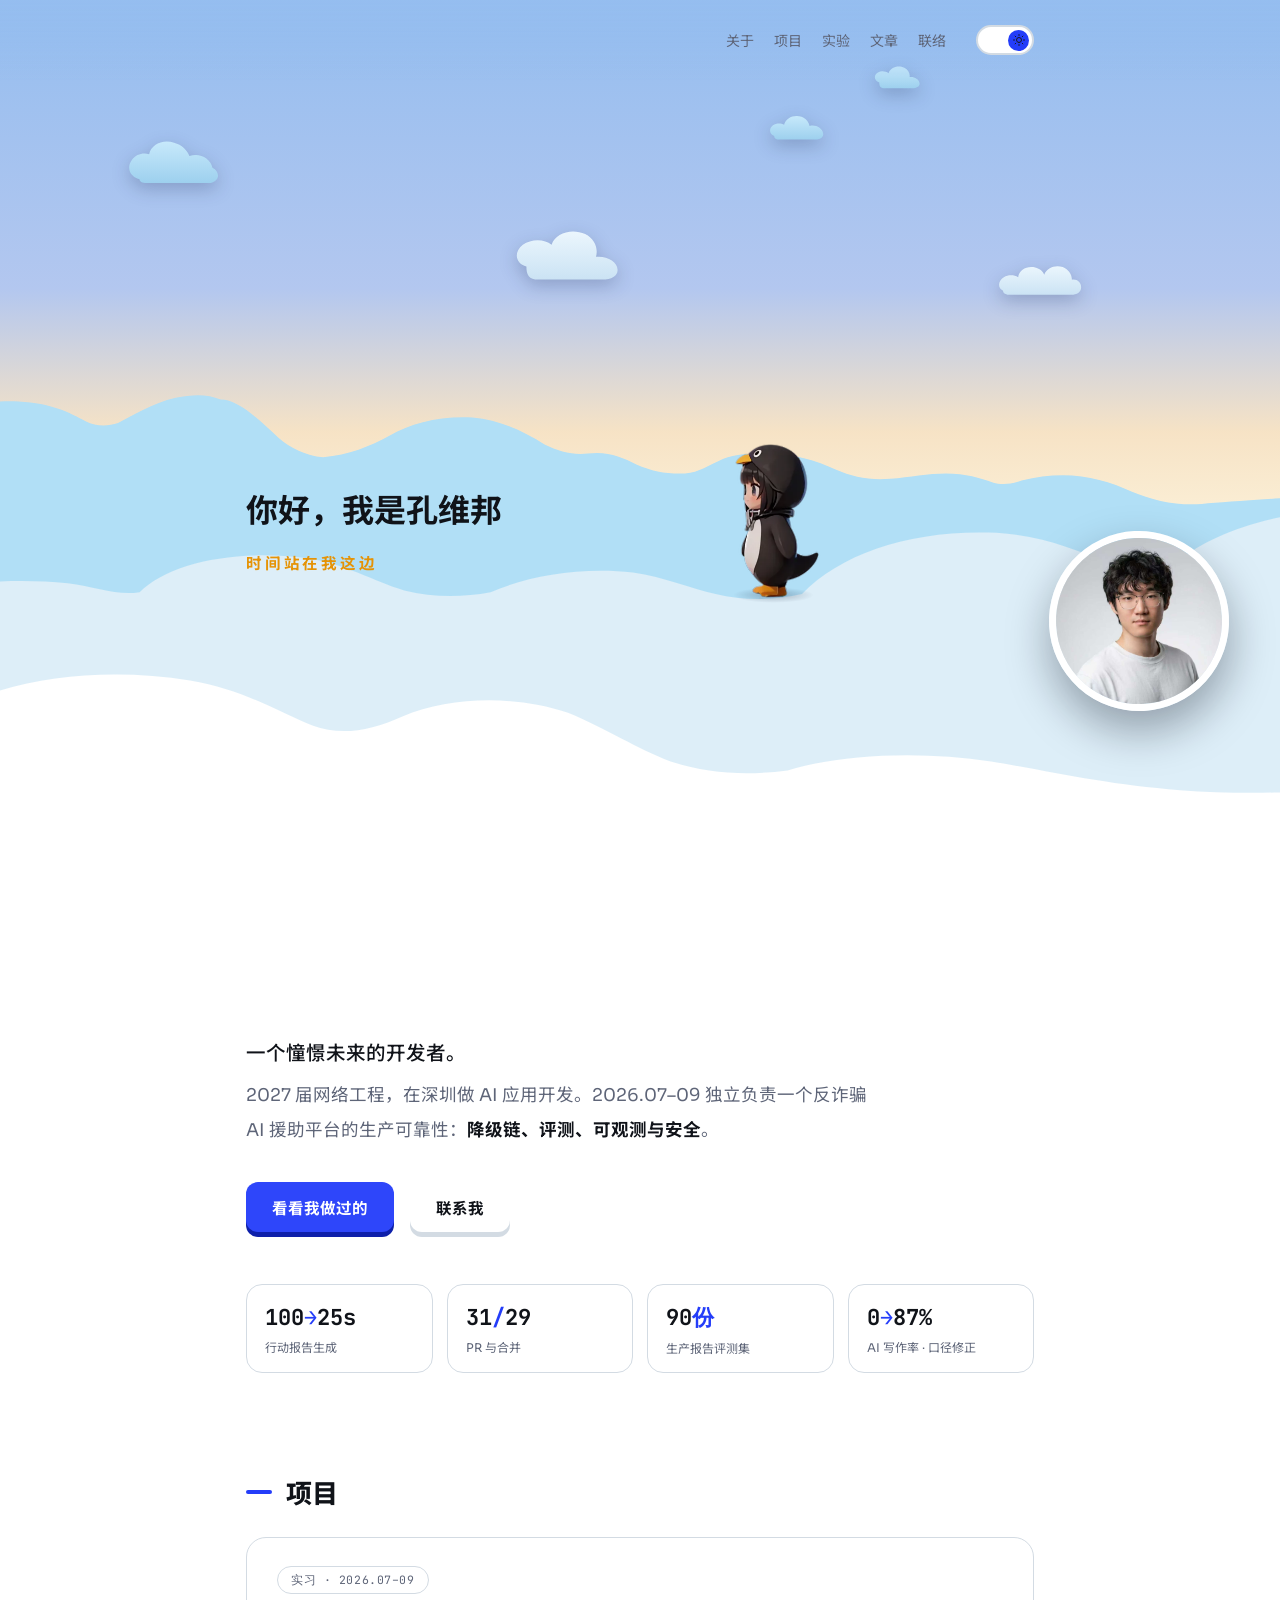
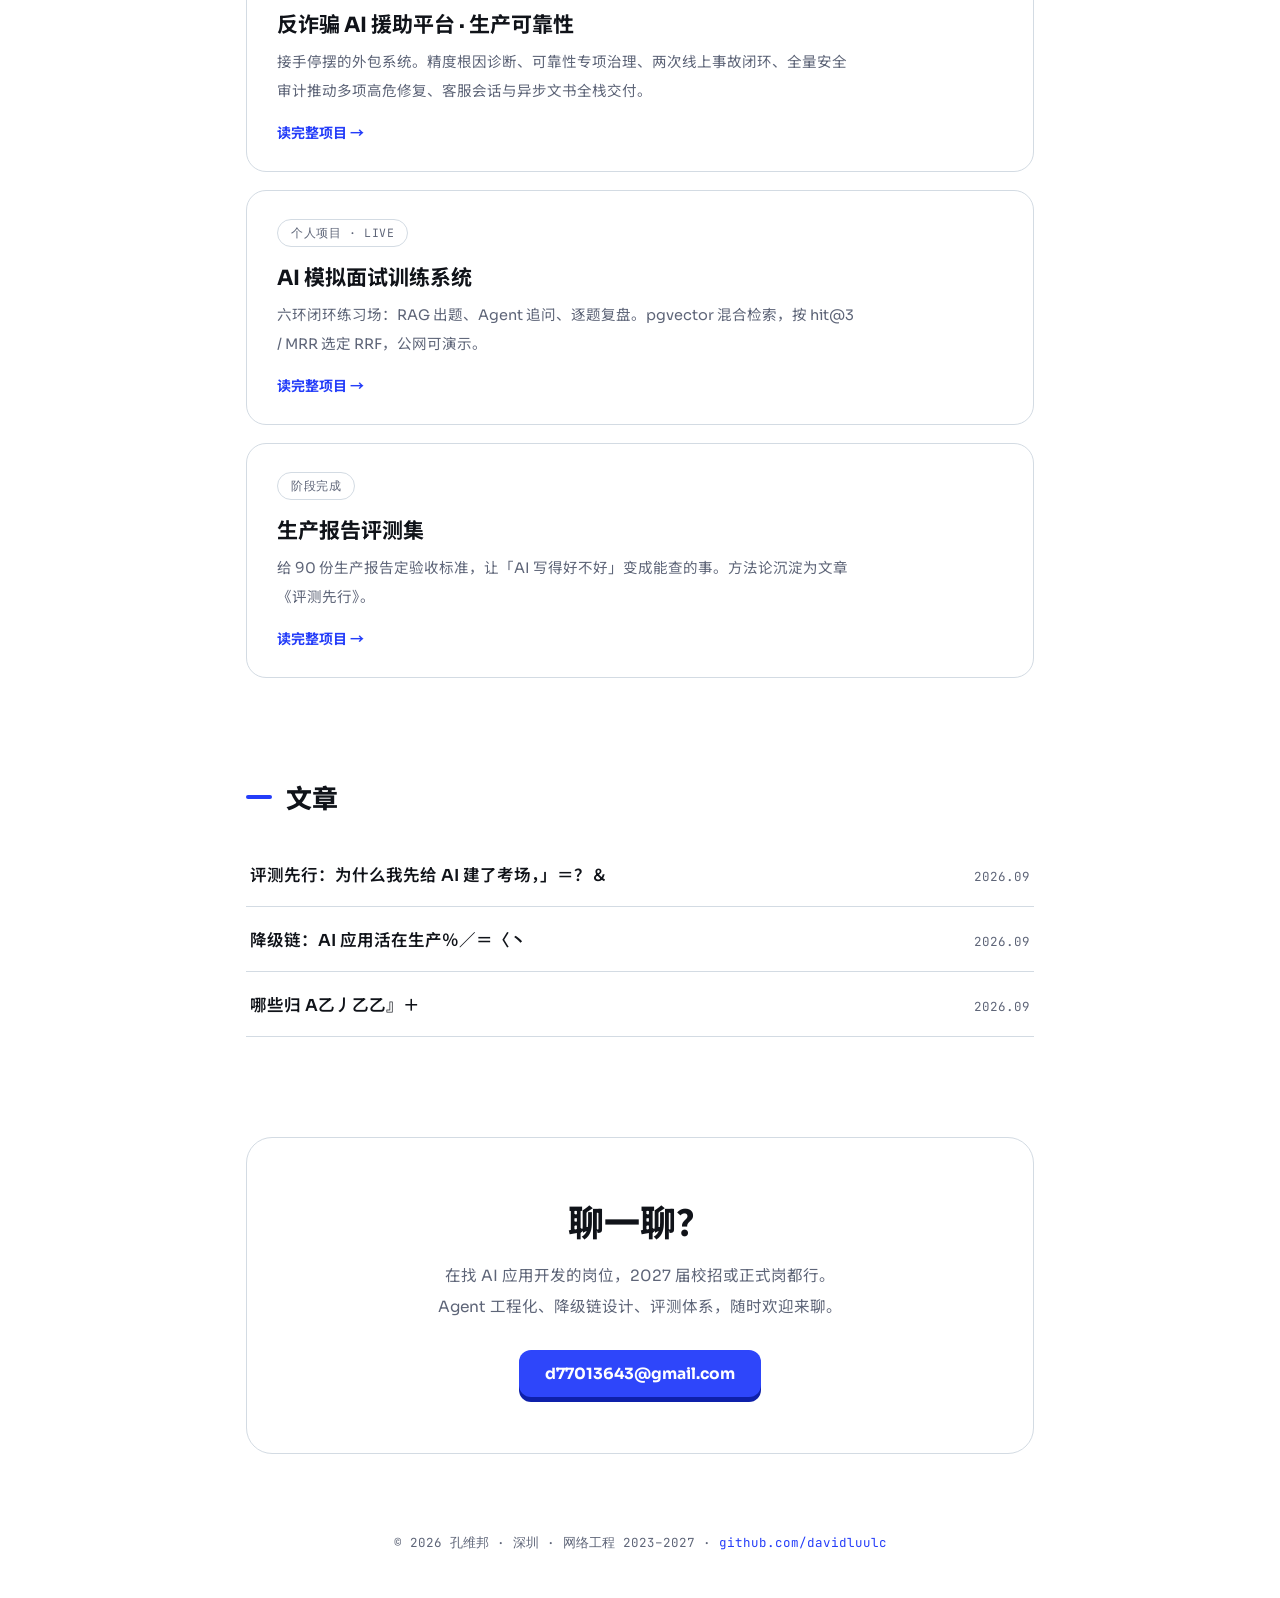
==== index.html @ c8ec3f93 "站点发布快照：首页+项目×3+文章×3+降级链实验室（含咕嘎全站栖息、克制系滚动交互、双主题）；重建历史移除旧版与内部文档" ====
<!DOCTYPE html>
<html lang="zh-CN" data-theme="dark">
<head>
<meta charset="UTF-8">
<meta name="viewport" content="width=device-width, initial-scale=1.0">
<title>孔维邦 · AI 应用开发（深圳）</title>
<meta name="description" content="孔维邦的求职作品集：2027 届网络工程，深圳，AI 应用开发方向。降级链、评测、可观测与安全。">
<script>try{var t=localStorage.getItem("kwb-theme"),h=new Date().getHours();if(t){document.documentElement.setAttribute("data-theme",t)}else if(h>=6&&h<18){document.documentElement.setAttribute("data-theme","light")}}catch(e){}</script>
<link rel="preconnect" href="https://fonts.googleapis.com">
<link rel="preconnect" href="https://fonts.gstatic.com" crossorigin>
<link href="https://fonts.googleapis.com/css2?family=Sora:wght@400;600;700;800&family=JetBrains+Mono:ital,wght@0,400;0,700;1,400&family=Noto+Sans+SC:wght@400;500;700;900&display=swap" rel="stylesheet">
<link rel="stylesheet" href="assets/css/site.css">
<link rel="stylesheet" href="assets/css/gua.css">
</head>
<body>

<!-- 首屏风景：零文字标题画面（云海语法见 design-spec.md §3.3） -->
<div class="landscape" aria-hidden="true">
  <svg style="position:absolute;width:0;height:0">
    <defs>
      <linearGradient id="pgFar" x1="0" y1="0" x2="0" y2="1">
        <stop offset="0" style="stop-color:var(--cloud-far-hi)"/>
        <stop offset="1" style="stop-color:var(--cloud-far-lo)"/>
      </linearGradient>
      <linearGradient id="pgMid" x1="0" y1="0" x2="0" y2="1">
        <stop offset="0" style="stop-color:var(--cloud-mid-hi)"/>
        <stop offset="1" style="stop-color:var(--cloud-mid-lo)"/>
      </linearGradient>
    </defs>
  </svg>
  <svg viewBox="0 0 1440 1000" preserveAspectRatio="xMidYMax slice">
    <g class="pv" data-sp="8"><g class="drift" style="--dd:18s">
      <path class="cl" fill="var(--cloud-far)" d="M-120 500 C -100 462 -40 444 30 446 C 66 448 86 458 104 468 C 116 474 128 474 140 470 C 156 462 178 448 204 442 C 224 438 240 438 254 444 C 274 444 296 466 318 486 C 332 498 348 506 368 508 C 396 506 420 496 442 484 C 466 470 498 462 534 464 C 566 467 592 480 614 494 C 630 502 646 506 662 504 C 684 501 700 508 716 516 C 734 524 752 527 770 526 C 786 525 796 517 812 510 C 828 504 844 504 862 504 C 890 504 916 512 938 522 C 956 530 976 534 998 532 C 1020 530 1040 526 1060 526 C 1082 526 1098 531 1112 536 C 1122 539 1132 538 1144 534 C 1160 530 1174 528 1190 528 C 1218 528 1244 536 1266 546 C 1290 556 1316 562 1344 560 C 1380 557 1440 552 1560 548 V 1010 H -120 Z"/>
    </g></g>
    <g class="pv" data-sp="22"><g class="drift" style="--dd:14s;animation-delay:-6s">
      <path class="cl" fill="var(--cloud-mid)" d="M-120 662 C -50 648 20 642 84 648 C 116 652 138 662 164 658 C 196 626 268 610 348 620 C 392 626 424 646 458 656 C 490 664 522 664 554 658 C 596 640 652 630 712 636 C 748 641 776 654 804 660 C 836 668 868 667 900 660 C 944 614 1024 588 1116 592 C 1168 595 1206 612 1238 624 C 1264 633 1292 631 1318 624 C 1352 594 1420 570 1490 568 C 1520 568 1544 574 1560 578 V 1010 H -120 Z"/>
    </g></g>
    <g class="pv" data-sp="88"><g class="drift" style="--dd:11s;animation-delay:-9s">
      <path class="cl" fill="var(--bg)" d="M-120 850 C -60 768 80 734 220 756 C 280 766 320 792 356 806 C 388 818 420 812 456 796 C 510 774 580 772 640 792 C 684 810 716 832 754 846 C 796 860 840 862 884 856 C 944 838 1030 834 1110 846 C 1180 858 1240 872 1320 878 C 1400 884 1480 880 1560 872 V 1010 H -120 Z"/>
    </g></g>
  </svg>
  <div class="avatar-pv pv" data-sp="60"><div class="avatar-sticker"><img src="assets/img/avatar.jpg" alt="孔维邦"></div></div>
  <div class="puff cl far drift" style="left:10vw;top:15vh;width:96px;--dd:7s;--dx:58px;animation-delay:-2s"><svg viewBox="0 0 100 60"><path d="M12 46 C 2 44 -2 34 4 26 C 8 20 16 18 22 20 C 24 10 36 4 48 8 C 56 10 62 16 64 22 C 74 18 86 24 88 34 C 96 38 96 48 86 50 L 20 50 C 14 50 12 48 12 46 Z"/></svg></div>
  <div class="puff cl far drift" style="left:68vw;top:6vh;width:66px;--dd:9s;--dx:42px;animation-delay:-5s"><svg viewBox="0 0 100 60"><path d="M14 43 C 6 41 5 32 12 28 C 17 25 24 26 28 29 C 31 20 43 16 52 21 C 58 24 61 30 60 35 C 67 34 74 38 75 44 C 76 49 71 52 64 52 L 24 52 C 17 52 14 50 14 43 Z"/></svg></div>
  <div class="puff cl mid drift" style="left:40vw;top:24vh;width:120px;--dd:5.5s;--dx:84px;animation-delay:-1.5s"><svg viewBox="0 0 100 60"><path d="M12 42 C 3 40 1 30 9 24 C 16 19 27 19 33 24 C 36 14 50 10 61 15 C 69 19 72 27 70 34 C 79 33 88 38 88 45 C 88 50 83 53 75 53 L 22 53 C 14 53 12 49 12 42 Z"/></svg></div>
  <div class="puff cl far drift" style="left:60vw;top:12vh;width:62px;--dd:8s;--dx:46px;animation-delay:-3.5s"><svg viewBox="0 0 100 60"><path d="M10 45 C 2 42 1 33 8 28 C 13 24 21 24 26 27 C 28 16 42 10 54 14 C 62 17 66 23 67 29 C 76 26 88 32 89 41 C 90 47 84 51 76 51 L 20 51 C 13 51 10 49 10 45 Z"/></svg></div>
  <div class="puff cl mid drift" style="left:78vw;top:28vh;width:84px;--dd:6.5s;--dx:70px;animation-delay:-4.5s"><svg viewBox="0 0 100 60"><path d="M6 46 C -1 43 0 34 7 30 C 12 27 19 27 24 30 C 25 22 33 17 42 18 C 48 19 53 22 55 27 C 58 19 68 15 77 18 C 84 21 88 27 88 33 C 94 32 99 36 99 42 C 99 48 94 51 87 51 L 16 51 C 9 51 6 49 6 46 Z"/></svg></div>
</div>

<header class="bar" id="topbar">
  <div class="bar-in">
    <nav class="links">
      <a href="#about">关于</a>
      <a href="#projects">项目</a>
      <a href="demo/fallback.html">实验</a>
      <a href="#writing">文章</a>
      <a href="#contact">联络</a>
    </nav>
    <button class="toggle" id="themeToggle" aria-label="切换亮暗模式">
      <span class="knob">
        <svg viewBox="0 0 24 24" id="knobIcon"><path id="knobPath" d="M21 12.8A9 9 0 1 1 11.2 3 7 7 0 0 0 21 12.8Z"/></svg>
      </span>
    </button>
  </div>
</header>

<main id="main">
<div class="wrap">

  <div class="intro" id="about">
    <div class="stage">
    <h1 data-scramble>你好，我是<span class="hl">孔维邦</span></h1>
    <p class="motto" data-scramble="350">时间站在我这边</p>
  </div>
    <p class="who">一个憧憬未来的开发者。</p>
    <p class="lede">2027 届网络工程，在深圳做 AI 应用开发。2026.07–09 独立负责一个反诈骗 AI 援助平台的生产可靠性：<b>降级链、评测、可观测与安全</b>。</p>
    <div class="cta">
      <a class="btn" href="#projects">看看我做过的</a>
      <a class="btn ghost" href="#contact">联系我</a>
    </div>
    <div class="stats">
      <div class="stat"><div class="v">100<i>→</i>25s</div><div class="k">行动报告生成</div></div>
      <div class="stat"><div class="v">31<i>/</i>29</div><div class="k">PR 与合并</div></div>
      <div class="stat"><div class="v">90<i>份</i></div><div class="k">生产报告评测集</div></div>
      <div class="stat"><div class="v">0<i>→</i>87%</div><div class="k">AI 写作率 · 口径修正</div></div>
    </div>
  </div>

  <div class="sec" id="projects">
    <div class="sec-head"><span class="dash"></span><h2>项目</h2></div>
    <a class="proj" href="projects/shieldassist.html">
      <span class="tag">实习 · 2026.07–09</span>
      <h3>反诈骗 AI 援助平台 · 生产可靠性</h3>
      <p>接手停摆的外包系统。精度根因诊断、可靠性专项治理、两次线上事故闭环、全量安全审计推动多项高危修复、客服会话与异步文书全栈交付。</p>
      <span class="go">读完整项目 <span class="arrow">→</span></span>
    </a>
    <a class="proj" href="projects/ai-interview.html">
      <span class="tag">个人项目 · LIVE</span>
      <h3>AI 模拟面试训练系统</h3>
      <p>六环闭环练习场：RAG 出题、Agent 追问、逐题复盘。pgvector 混合检索，按 hit@3 / MRR 选定 RRF，公网可演示。</p>
      <span class="go">读完整项目 <span class="arrow">→</span></span>
    </a>
    <a class="proj" href="projects/eval-set.html">
      <span class="tag">阶段完成</span>
      <h3>生产报告评测集</h3>
      <p>给 90 份生产报告定验收标准，让「AI 写得好不好」变成能查的事。方法论沉淀为文章《评测先行》。</p>
      <span class="go">读完整项目 <span class="arrow">→</span></span>
    </a>
  </div>

  <div class="sec" id="writing">
    <div class="sec-head"><span class="dash"></span><h2>文章</h2></div>
    <a class="art-row" href="articles/eval-first.html"><span class="at" data-scramble>评测先行：为什么我先给 AI 建了考场，再谈优化</span><span class="ad">2026.09</span></a>
    <a class="art-row" href="articles/fallback-chain.html"><span class="at" data-scramble="140">降级链：AI 应用活在生产环境的底线</span><span class="ad">2026.09</span></a>
    <a class="art-row" href="articles/ai-division.html"><span class="at" data-scramble="280">哪些归 AI，哪些归我</span><span class="ad">2026.09</span></a>
  </div>

  <div class="contact-card" id="contact">
    <h2>聊一聊？</h2>
    <p>在找 AI 应用开发的岗位，2027 届校招或正式岗都行。<br>Agent 工程化、降级链设计、评测体系，随时欢迎来聊。</p>
    <button class="btn mail-btn" id="mailBtn">d77013643@gmail.com</button>
  </div>

</div>
</main>

<footer class="foot">© 2026 孔维邦 · 深圳 · 网络工程 2023–2027 · <a href="https://github.com/davidluulc" target="_blank" rel="noopener">github.com/davidluulc</a></footer>

<script src="assets/js/site.js"></script>
<script src="assets/js/gua.js"></script>
<script>
SitePage.init();
GuaPet.init({base:'assets/gua/',ver:'?v=15'});   /* 自动探测 .landscape 云丘为行走面 */
</script>
</body>
</html>
---- assets/css/site.css ----
/* ============ 求职作品集 · 共享样式（design-spec.md §3） ============
 * 来源：Comeau DNA v8 定稿。双主题变量 / 云海首屏 / 遮罩导航 / 卡片与章节语汇。
 * 咕嘎样式独立在 gua.css。页面外壳规范：内容收 <main>，外壳各页同构。 */

:root{
  --sky-top:hsl(232 34% 8%);
  --sky-mid:hsl(246 30% 14%);
  --sky-horizon:hsl(278 26% 19%);
  --sky-warm:hsl(338 30% 15%);
  --cloud-far:hsl(232 30% 20%);
  --cloud-mid:hsl(228 26% 12.5%);
  --cloud-far-hi:hsl(233 28% 24%);
  --cloud-far-lo:hsl(232 31% 16.5%);
  --cloud-mid-hi:hsl(228 24% 16%);
  --cloud-mid-lo:hsl(228 27% 9.5%);
  --bg:hsl(226 20% 8%);
  --bg-card:hsl(226 18% 12%);
  --text:hsl(225 30% 93%);
  --text-dim:hsl(227 14% 62%);
  --accent:hsl(233 90% 72%);
  --pink:hsl(333 90% 70%);
  --gold:hsl(40 95% 64%);
  --mint:hsl(160 60% 62%);
  --line:hsl(227 18% 21%);
  --btn-shadow:hsl(233 80% 38%);
  --btn-face:hsl(233 90% 62%);
  --btn-text:hsl(225 30% 8%);
}
[data-theme="light"]{
  --sky-top:hsl(213 74% 76%);
  --sky-mid:hsl(220 66% 82%);
  --sky-horizon:hsl(36 74% 87%);
  --sky-warm:hsl(40 82% 91%);
  --cloud-far:#b1dff6;
  --cloud-mid:#ddeef8;
  --cloud-far-hi:#c7e9fb;
  --cloud-far-lo:#9dd0ee;
  --cloud-mid-hi:#ebf6fd;
  --cloud-mid-lo:#cbe3f4;
  --bg:#ffffff;
  --bg-card:#fff;
  --text:hsl(222 22% 8%);
  --text-dim:hsl(225 12% 42%);
  --accent:hsl(233 95% 56%);
  --pink:hsl(333 95% 46%);
  --gold:hsl(38 95% 46%);
  --mint:hsl(160 70% 32%);
  --line:hsl(210 22% 86%);
  --btn-shadow:hsl(233 85% 36%);
  --btn-face:hsl(233 95% 58%);
  --btn-text:#fff;
}
*{margin:0;padding:0;box-sizing:border-box}
::selection{background:var(--accent);color:#fff}
html{scroll-behavior:smooth}
body{background:linear-gradient(180deg,var(--sky-top) 0%,var(--sky-mid) 32vh,var(--sky-horizon) 48vh,var(--sky-warm) 57vh,var(--bg) 96vh);
  color:var(--text);font-family:"Sora","Noto Sans SC",sans-serif;
  transition:background .6s ease,color .6s ease;overflow-x:hidden}
.wrap{max-width:840px;margin:0 auto;padding:0 26px;position:relative;z-index:2;
  pointer-events:none}
.wrap :is(p,h1,h2,h3,a,button,span,i,.stat,.tag,.proj,.contact-card,.hi,.sec-head,.art-row){pointer-events:auto}
.mono{font-family:"JetBrains Mono","Noto Sans SC",monospace}

/* ============ 首屏风景（云海） ============ */
.landscape{position:absolute;top:0;left:0;right:0;height:100vh;z-index:0;pointer-events:none}
.landscape svg{width:100%;height:100%;display:block}
.landscape .cl{transition:fill .6s ease;pointer-events:auto}
.drift{animation:drift var(--dd,140s) ease-in-out infinite alternate}
@keyframes drift{to{transform:translateX(26px)}}
.wisp{position:absolute;pointer-events:none;border-radius:50%;background:#fff;opacity:0;
  box-shadow:0 3px 10px rgba(56,88,140,.38);
  animation:wisp 1.25s ease-out forwards}
@keyframes wisp{
  0%{transform:translate(-50%,-50%) scale(.45);opacity:.95}
  100%{transform:translate(calc(-50% + var(--wx,0px)),calc(-50% - var(--wy,46px))) scale(1.15);opacity:0}}
.bounce{animation:clBounce .65s cubic-bezier(.34,1.3,.5,1);
  transform-box:fill-box;transform-origin:50% 100%}
@keyframes clBounce{
  0%{transform:translateY(0) scale(1,1)}
  30%{transform:translateY(5px) scale(1.02,.94)}
  62%{transform:translateY(-5px) scale(.995,1.03)}
  100%{transform:translateY(0) scale(1,1)}}
@media(prefers-reduced-motion:reduce){
  .drift{animation:none}
  .wisp{display:none}}
.avatar-pv{position:absolute;right:4%;bottom:21vh}
.avatar-sticker{width:clamp(120px,15vw,180px);aspect-ratio:1;
  border-radius:50%;border:7px solid #fff;box-shadow:0 20px 44px rgba(10,14,30,.35);overflow:hidden;
  transform:rotate(-3deg);transition:transform .35s cubic-bezier(.34,1.56,.64,1)}
.avatar-sticker:hover{transform:rotate(2deg) scale(1.07)}
.avatar-sticker img{width:100%;height:100%;object-fit:cover;display:block}
@media(prefers-reduced-motion:no-preference){
  .avatar-sticker{animation:breath 5s ease-in-out infinite}
  @keyframes breath{50%{transform:rotate(-3deg) scale(1.02)}}
}

/* ============ 浮云 ============ */
.puff{position:absolute;pointer-events:auto;cursor:pointer}
.puff svg{display:block;width:100%;filter:drop-shadow(0 6px 9px rgba(15,25,60,.22))}
.puff.far svg path{fill:url(#pgFar)}
.puff.mid svg path{fill:url(#pgMid)}
@keyframes puffDrift{to{transform:translateX(var(--dx,64px))}}
.puff.drift{animation:puffDrift var(--dd,8s) ease-in-out infinite alternate}

/* ============ 顶栏 + 切灯拨杆 ============ */
@property --nav-top{syntax:"<color>";inherits:true;initial-value:#0d0f1b}
:root{--nav-top:var(--sky-top)}
header.bar{position:sticky;top:0;z-index:40;
  background:linear-gradient(to top,transparent 0,var(--nav-top) 100%);
  transition:--nav-top .95s cubic-bezier(.41,.1,.13,1)}
header.bar[data-over="true"]{--nav-top:var(--bg);
  transition:--nav-top .35s cubic-bezier(.41,.1,.13,1)}
.bar-in{max-width:840px;margin:0 auto;height:80px;padding:0 26px;display:flex;align-items:center;gap:22px}
.logo{font-weight:800;font-size:17px;color:var(--text);text-decoration:none;display:flex;align-items:center;gap:9px}
.logo .dot{width:10px;height:10px;border-radius:50%;background:var(--accent);box-shadow:0 0 12px var(--accent)}
nav.links{margin-left:auto;display:flex;gap:20px}
nav.links a{font-size:14px;color:var(--text-dim);text-decoration:none;position:relative;padding:4px 0}
nav.links a::after{content:"";position:absolute;left:0;bottom:0;height:2px;width:100%;border-radius:2px;
  background:var(--accent);transform:scaleX(0);transform-origin:left;transition:transform .3s cubic-bezier(.34,1.56,.64,1)}
nav.links a:hover{color:var(--text)}
nav.links a:hover::after{transform:scaleX(1)}
.toggle{margin-left:8px;width:58px;height:30px;border-radius:1000px;border:2px solid var(--line);
  background:var(--bg-card);position:relative;cursor:pointer;flex:none;transition:all .4s}
.toggle .knob{position:absolute;top:2.5px;left:3px;width:21px;height:21px;border-radius:50%;
  background:var(--gold);transition:all .45s cubic-bezier(.34,1.56,.64,1);
  display:flex;align-items:center;justify-content:center}
[data-theme="light"] .toggle .knob{left:30px;background:var(--accent)}
.knob svg{width:12px;height:12px;stroke:hsl(225 30% 12%);fill:none;stroke-width:2;stroke-linecap:round}

/* ============ Hero ============ */
.hero{padding:0;min-height:100vh;display:flex;flex-direction:column;align-items:center;
  text-align:center;padding-top:17vh}
.hero h1{font-size:clamp(52px,8.4vw,104px);font-weight:800;line-height:1.18;letter-spacing:-.01em;margin-top:16px}
.hero h1 .hl{position:relative;white-space:nowrap}
.np{white-space:nowrap}
.hero h1 .hl svg{position:absolute;left:0;bottom:-8px;width:100%;height:14px}
.hero .role{margin-top:22px;font-size:clamp(15px,2vw,19px);font-weight:600;color:var(--text)}
.hero .role i{font-style:normal;color:var(--accent)}
.intro{padding:45vh 0 0}.intro .stage{height:58vh}
.intro .motto{margin-top:20px;font-size:15.5px;font-weight:700;letter-spacing:.18em;color:var(--gold)}
.intro .who{margin:30px 0 12px;font-size:19.5px;font-weight:500;color:var(--text)}
.intro .lede{font-size:17.5px;line-height:2;color:var(--text-dim);max-width:36em}
.intro .lede b{color:var(--text);font-weight:700}
.intro .cta{display:flex;gap:16px;margin-top:34px;flex-wrap:wrap}
.btn{display:inline-flex;align-items:center;gap:9px;text-decoration:none;cursor:pointer;border:none;
  font-family:inherit;font-weight:700;font-size:15.5px;border-radius:12px;padding:14px 26px;
  background:var(--btn-face);color:var(--btn-text);
  box-shadow:0 5px 0 var(--btn-shadow);transform:translateY(0);
  transition:all .18s cubic-bezier(.34,1.56,.64,1)}
.btn:hover{transform:translateY(-3px);box-shadow:0 8px 0 var(--btn-shadow);filter:brightness(1.06)}
.btn:active{transform:translateY(3px);box-shadow:0 1px 0 var(--btn-shadow)}
.btn.ghost{background:var(--bg-card);color:var(--text);box-shadow:0 5px 0 var(--line)}
.btn.ghost:hover{box-shadow:0 8px 0 var(--line)}
.btn.ghost:active{box-shadow:0 1px 0 var(--line)}

/* ============ 数字徽章 ============ */
.stats{display:grid;grid-template-columns:repeat(4,1fr);gap:14px;margin:52px 0 0}
.stat{background:var(--bg-card);border:1.5px solid var(--line);border-radius:16px;padding:18px 18px 16px;
  transition:transform .3s cubic-bezier(.34,1.56,.64,1),border-color .3s}
.stat:hover{transform:translateY(-5px) rotate(-.6deg);border-color:var(--accent)}
.stat .v{font-family:"JetBrains Mono",monospace;font-weight:700;font-size:22px}
.stat .v i{font-style:normal;color:var(--accent)}
.stat .k{font-size:12px;color:var(--text-dim);margin-top:6px}

/* ============ 章节 ============ */
.sec{margin-top:100px}
.sec-head{display:flex;align-items:center;gap:14px;margin-bottom:26px}
.sec-head .dash{width:26px;height:4px;border-radius:3px;background:var(--accent);flex:none}
.sec-head h2{font-size:26px;font-weight:800}

.tag{display:inline-block;font-family:"JetBrains Mono",monospace;font-size:11.5px;letter-spacing:.05em;
  color:var(--text-dim);border:1px solid var(--line);border-radius:1000px;padding:5px 13px;margin-bottom:14px}

/* ============ 项目卡 ============ */
.proj{display:block;text-decoration:none;color:inherit;background:var(--bg-card);
  border:1.5px solid var(--line);border-radius:20px;padding:28px 30px;margin-bottom:18px;position:relative;
  transition:transform .35s cubic-bezier(.34,1.56,.64,1),border-color .3s,box-shadow .35s}
.proj:hover{transform:translateY(-6px);border-color:var(--accent);box-shadow:0 18px 40px -18px rgba(60,90,220,.35)}
.proj h3{font-size:21px;font-weight:700}
.proj p{font-size:14.5px;line-height:2;color:var(--text-dim);margin-top:10px;max-width:40em}
.proj .go{display:inline-block;margin-top:16px;font-size:14px;font-weight:700;color:var(--accent)}
.proj .arrow{display:inline-block;transition:transform .3s cubic-bezier(.34,1.56,.64,1)}
.proj:hover .arrow{transform:translateX(6px)}

/* ============ 文章 ============ */
.art-row{display:flex;align-items:baseline;gap:16px;padding:20px 4px;text-decoration:none;color:inherit;
  border-bottom:1.5px solid var(--line);transition:padding-left .3s cubic-bezier(.34,1.56,.64,1)}
.art-row:hover{padding-left:14px}
.art-row:hover .at{color:var(--accent)}
.art-row .at{font-size:16.5px;font-weight:600;transition:color .25s}
.art-row .ad{margin-left:auto;font-family:"JetBrains Mono",monospace;font-size:12.5px;color:var(--text-dim);flex:none}

/* ============ 联络 ============ */
.contact-card{margin:100px 0 80px;border-radius:26px;padding:56px 44px;text-align:center;
  background:var(--bg-card);border:1.5px solid var(--line)}
.contact-card h2{font-size:clamp(26px,4vw,36px);font-weight:800}
.contact-card p{color:var(--text-dim);font-size:15.5px;line-height:2;margin-top:14px}
.contact-card .mail-btn{margin-top:28px}
footer.foot{padding:0 0 46px;text-align:center;position:relative;z-index:2;
  font-family:"JetBrains Mono",monospace;font-size:12.5px;color:var(--text-dim)}
footer.foot a{color:var(--accent);text-decoration:none}

@media(max-width:760px){
  nav.links{display:none}
  .stats{grid-template-columns:1fr 1fr}
  .hero{padding-top:66px}
}
@media(prefers-reduced-motion:reduce){*{transition:none!important;animation:none!important}}
---- assets/css/gua.css ----
/* ============ 咕嘎桌宠样式（design-spec.md §4） ============
 * 挂载点在 body 顶层 z45（高于导航 z40），任何位置全身可点。
 * 外层=窗口（overflow:hidden 恰好一格），内层 img=整图，逐帧只 translate。
 * 备层 visibility:hidden：不绘制、不命中、不耗合成；.warm 仅切换预热两帧。 */
.gua-mount{position:absolute;left:0;top:0;z-index:45;width:clamp(110px,10vw,160px);
  pointer-events:none;will-change:transform}
.gua-mount.fixed{position:fixed}   /* 无行走面页面的角落待命模式 */
.gua-fly{position:absolute;left:0;right:0;bottom:0;will-change:transform}
.gua-shadow{position:absolute;left:50%;bottom:-4px;width:66%;height:16px;
  transform:translateX(-50%);pointer-events:none;
  background:radial-gradient(ellipse at center,rgba(10,16,40,.26),transparent 68%)}
.gfr{position:absolute;left:50%;bottom:0;display:block;overflow:hidden;
  visibility:hidden;opacity:.01;z-index:1;
  pointer-events:auto;cursor:grab;touch-action:none;user-select:none;-webkit-user-drag:none}
.gfr.warm{visibility:visible}
.gfr.on{visibility:visible;opacity:1;z-index:2}
.gfr:active{cursor:grabbing}
.gfr img{position:absolute;left:0;top:0;display:block;pointer-events:none;
  will-change:transform;transform-origin:0 0;user-select:none;-webkit-user-drag:none}
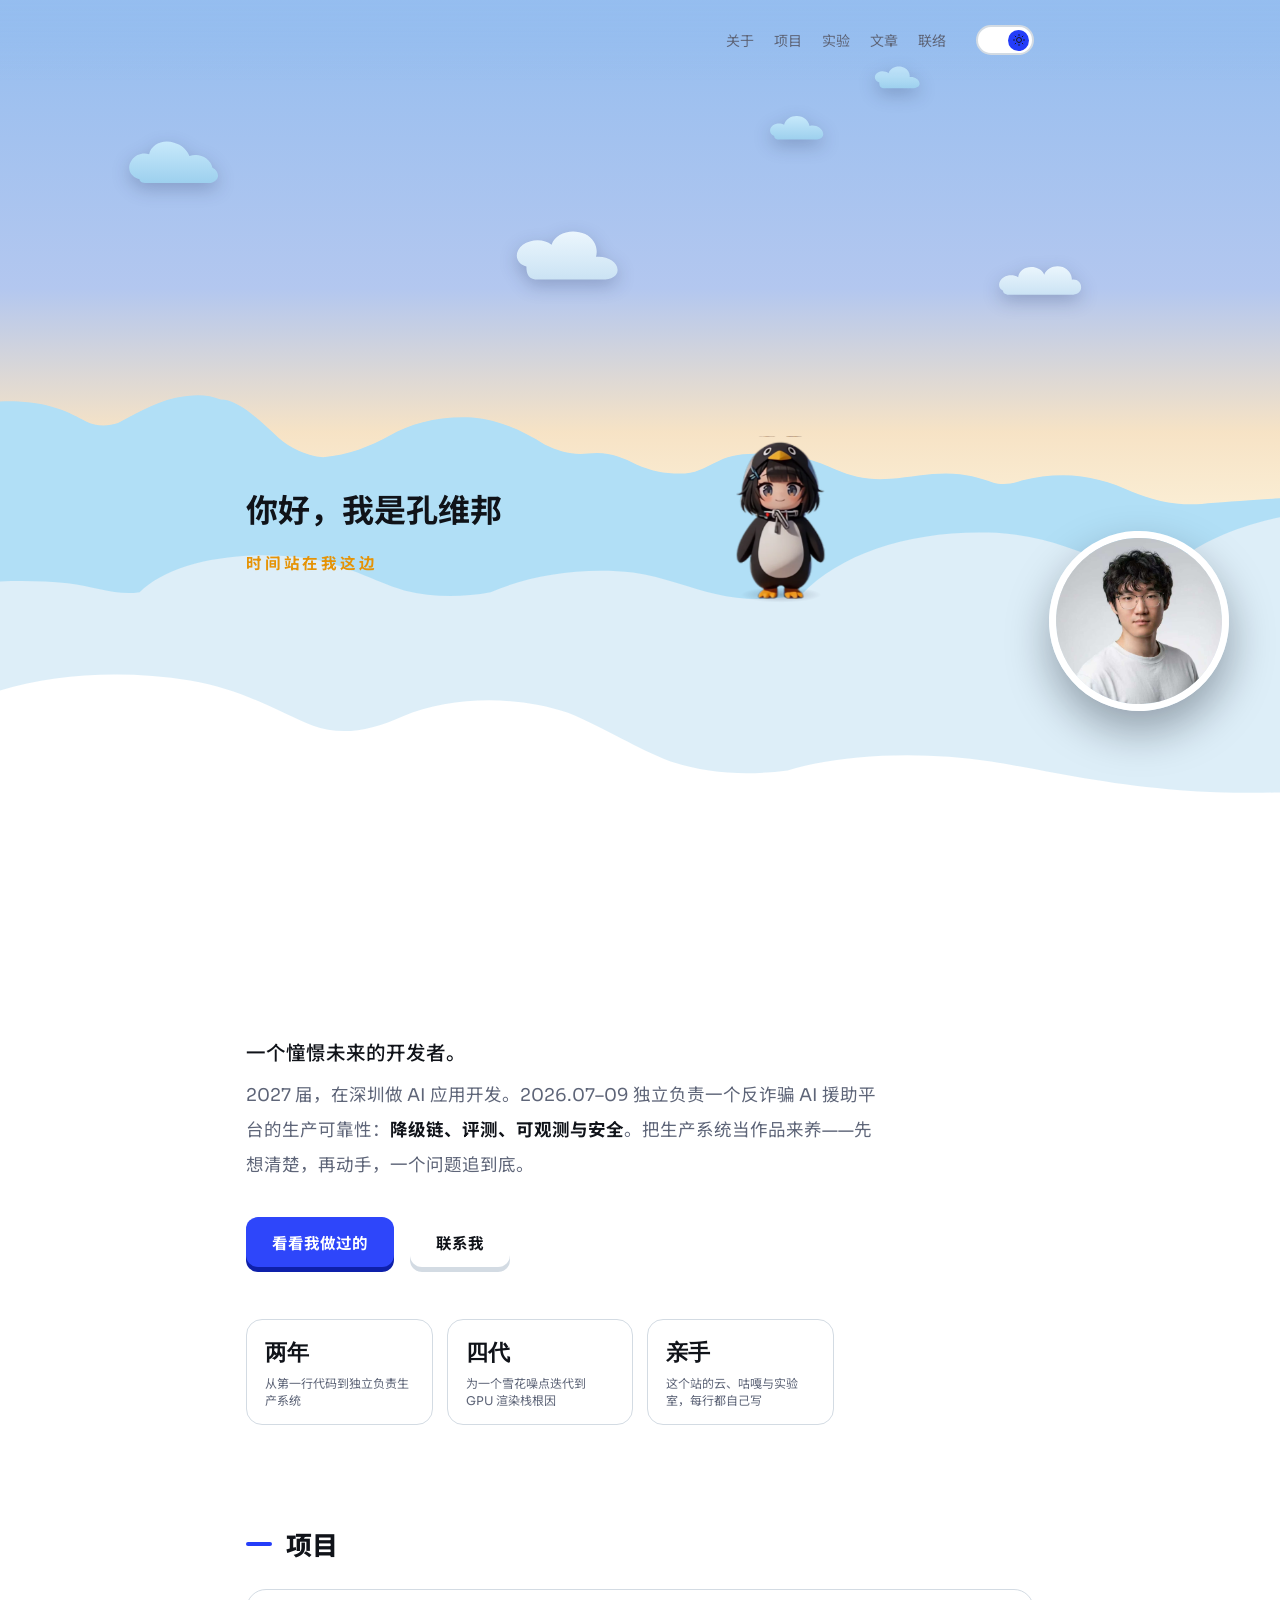
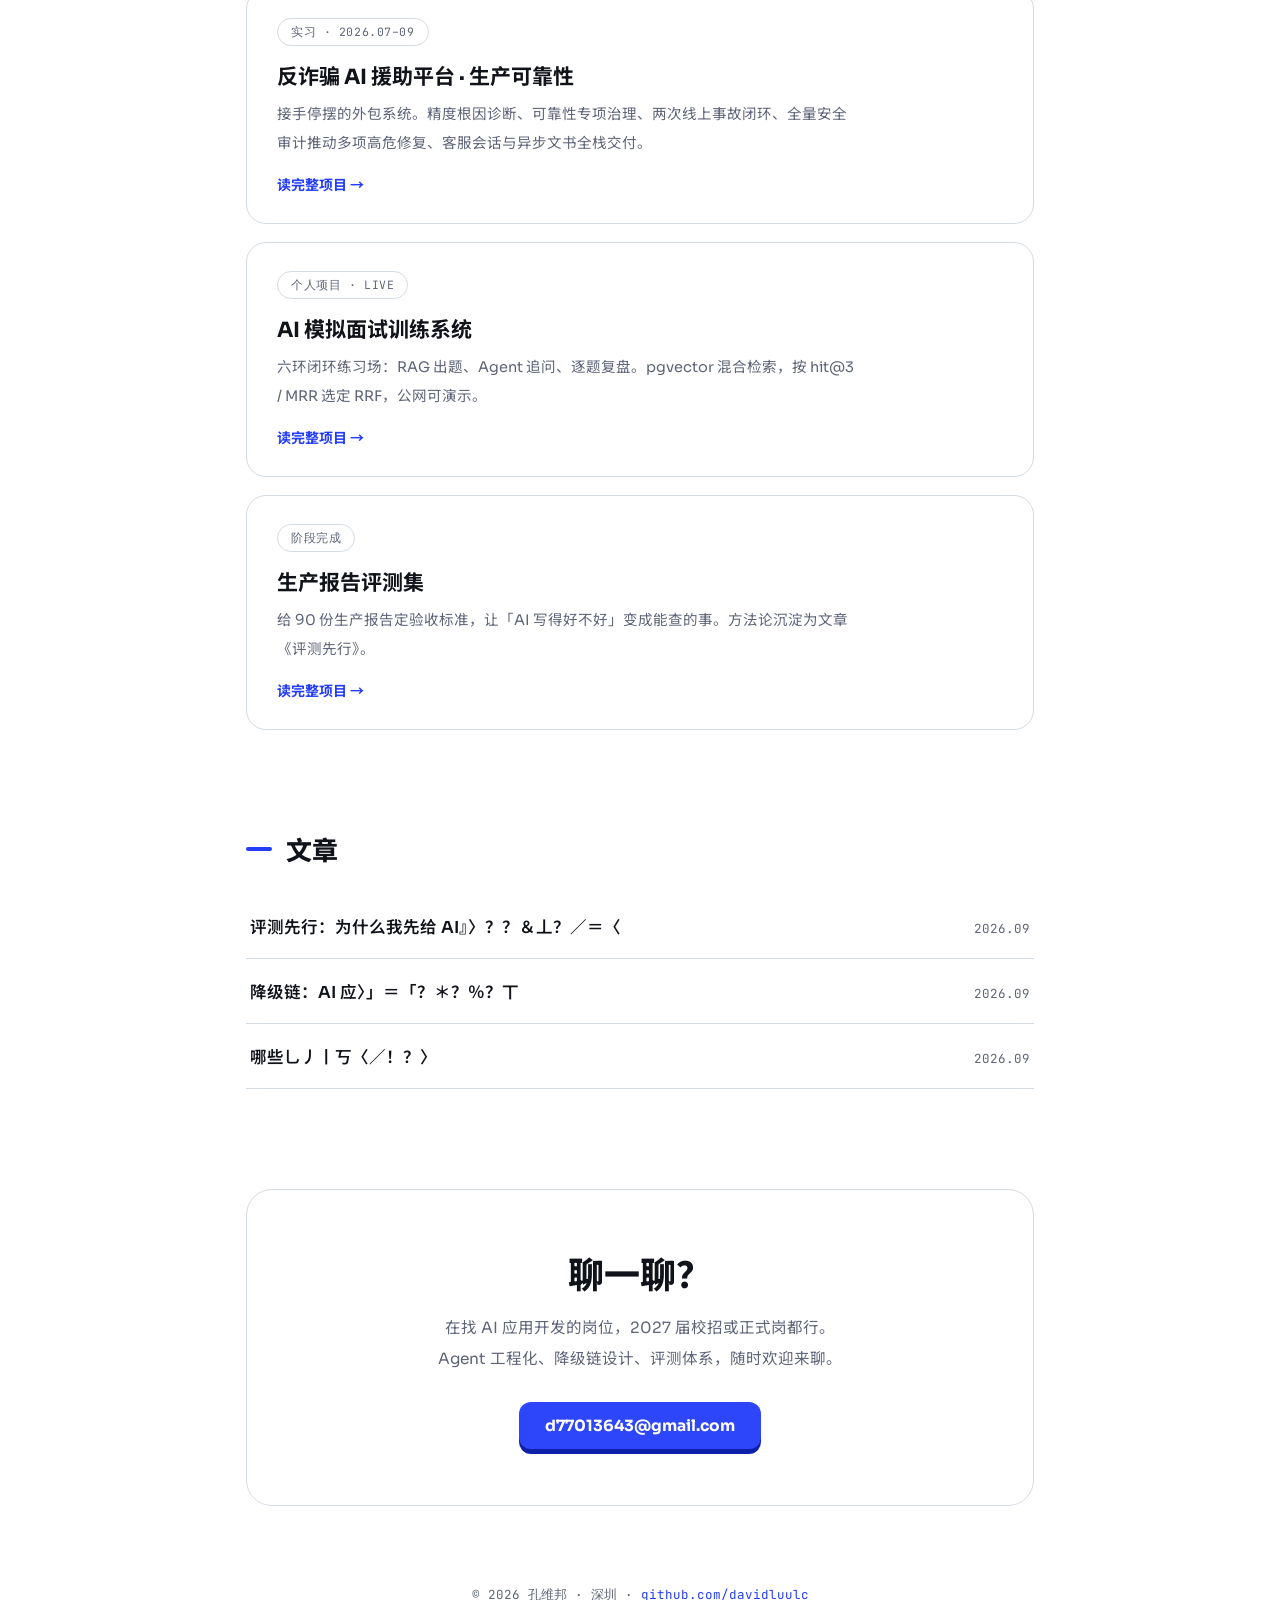
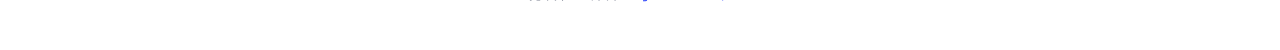
==== commit da1d3ec9: "个人介绍改造：全站移除专业表述（lede/meta/8 页页脚/README，仅保留 2027 届应届身份）；首页数字徽章换为三张特质卡（两年自学路径/四代排障根因/本站亲手写），数字详情留在项目子页" ====
--- a/index.html
+++ b/index.html
@@ -4,7 +4,7 @@
 <meta charset="UTF-8">
 <meta name="viewport" content="width=device-width, initial-scale=1.0">
 <title>孔维邦 · AI 应用开发（深圳）</title>
-<meta name="description" content="孔维邦的求职作品集：2027 届网络工程，深圳，AI 应用开发方向。降级链、评测、可观测与安全。">
+<meta name="description" content="孔维邦的求职作品集：2027 届，深圳，AI 应用开发方向。降级链、评测、可观测与安全。">
 <script>try{var t=localStorage.getItem("kwb-theme"),h=new Date().getHours();if(t){document.documentElement.setAttribute("data-theme",t)}else if(h>=6&&h<18){document.documentElement.setAttribute("data-theme","light")}}catch(e){}</script>
 <link rel="preconnect" href="https://fonts.googleapis.com">
 <link rel="preconnect" href="https://fonts.gstatic.com" crossorigin>
@@ -73,16 +73,15 @@
     <p class="motto" data-scramble="350">时间站在我这边</p>
   </div>
     <p class="who">一个憧憬未来的开发者。</p>
-    <p class="lede">2027 届网络工程，在深圳做 AI 应用开发。2026.07–09 独立负责一个反诈骗 AI 援助平台的生产可靠性：<b>降级链、评测、可观测与安全</b>。</p>
+    <p class="lede">2027 届，在深圳做 AI 应用开发。2026.07–09 独立负责一个反诈骗 AI 援助平台的生产可靠性：<b>降级链、评测、可观测与安全</b>。把生产系统当作品来养——先想清楚，再动手，一个问题追到底。</p>
     <div class="cta">
       <a class="btn" href="#projects">看看我做过的</a>
       <a class="btn ghost" href="#contact">联系我</a>
     </div>
     <div class="stats">
-      <div class="stat"><div class="v">100<i>→</i>25s</div><div class="k">行动报告生成</div></div>
-      <div class="stat"><div class="v">31<i>/</i>29</div><div class="k">PR 与合并</div></div>
-      <div class="stat"><div class="v">90<i>份</i></div><div class="k">生产报告评测集</div></div>
-      <div class="stat"><div class="v">0<i>→</i>87%</div><div class="k">AI 写作率 · 口径修正</div></div>
+      <div class="stat"><div class="v">两年</div><div class="k">从第一行代码到独立负责生产系统</div></div>
+      <div class="stat"><div class="v">四代</div><div class="k">为一个雪花噪点迭代到 GPU 渲染栈根因</div></div>
+      <div class="stat"><div class="v">亲手</div><div class="k">这个站的云、咕嘎与实验室，每行都自己写</div></div>
     </div>
   </div>
 
@@ -124,7 +123,7 @@
 </div>
 </main>
 
-<footer class="foot">© 2026 孔维邦 · 深圳 · 网络工程 2023–2027 · <a href="https://github.com/davidluulc" target="_blank" rel="noopener">github.com/davidluulc</a></footer>
+<footer class="foot">© 2026 孔维邦 · 深圳 · <a href="https://github.com/davidluulc" target="_blank" rel="noopener">github.com/davidluulc</a></footer>
 
 <script src="assets/js/site.js"></script>
 <script src="assets/js/gua.js"></script>
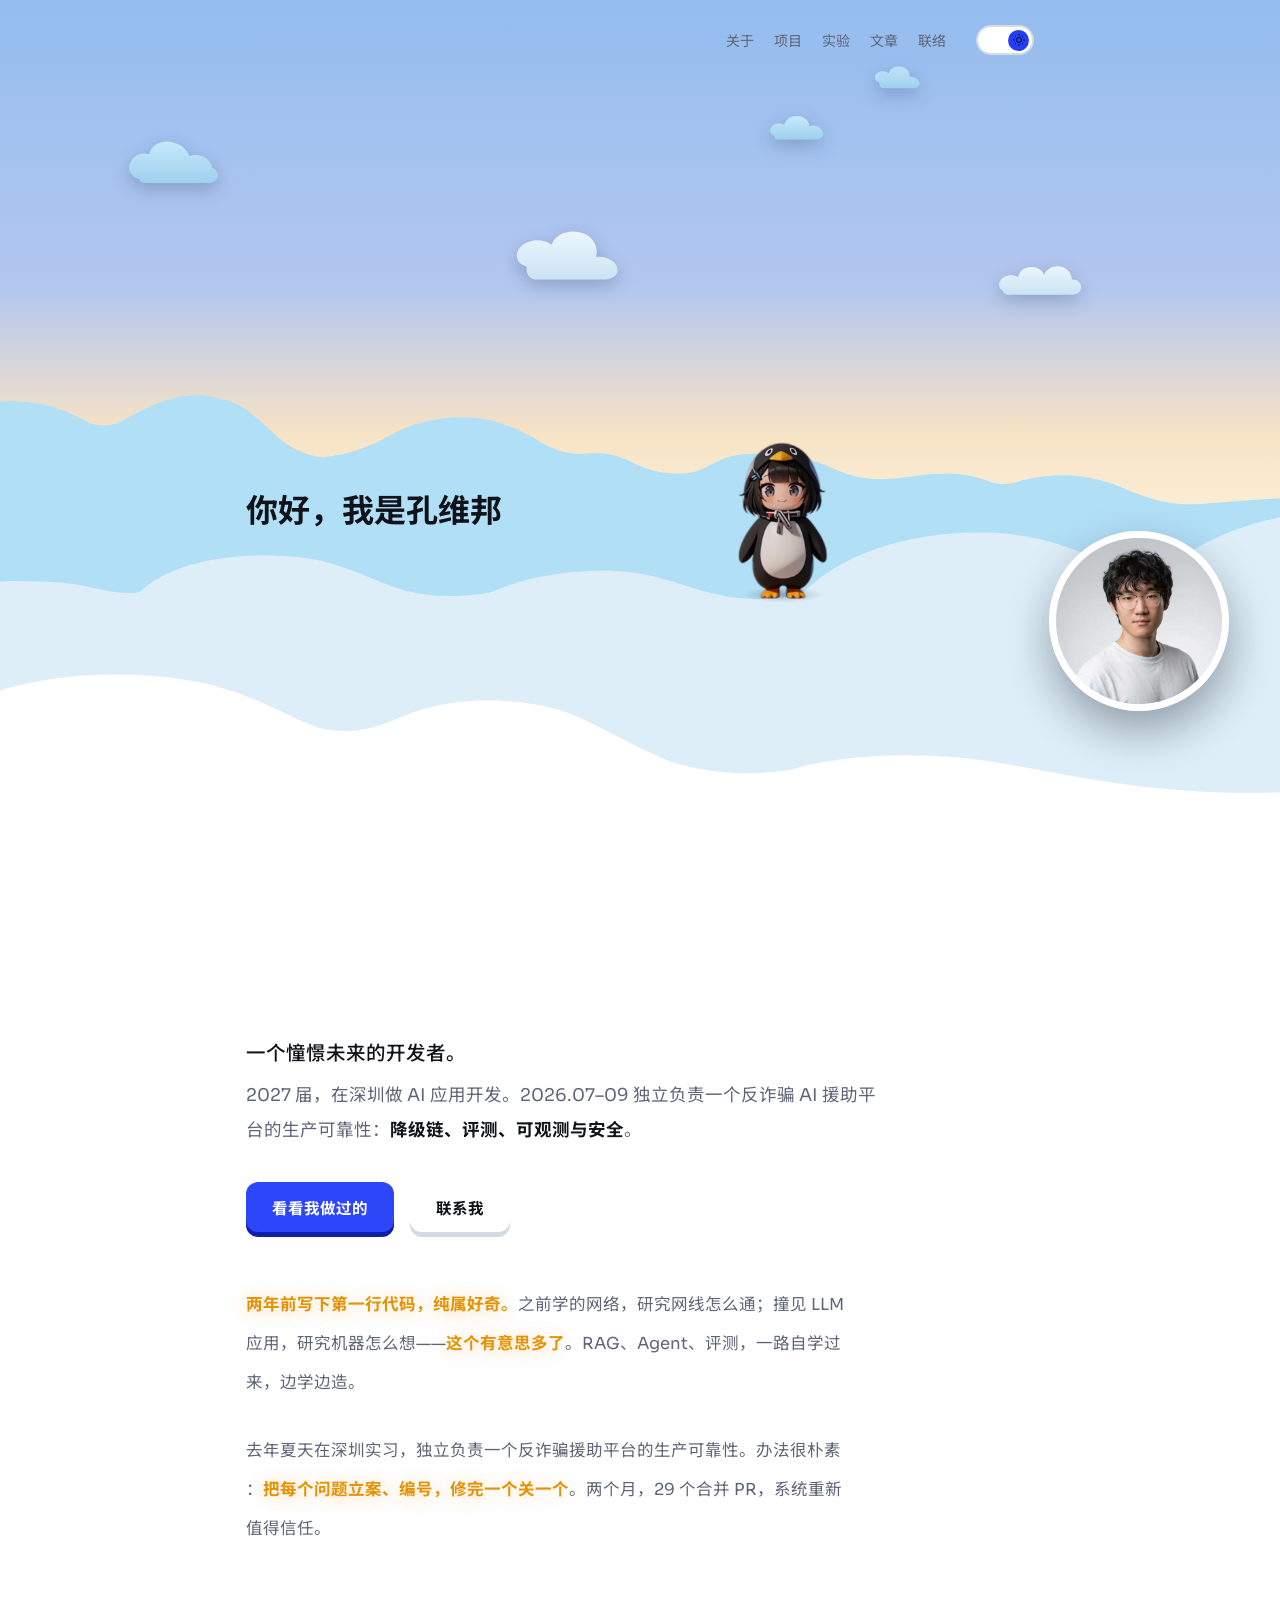
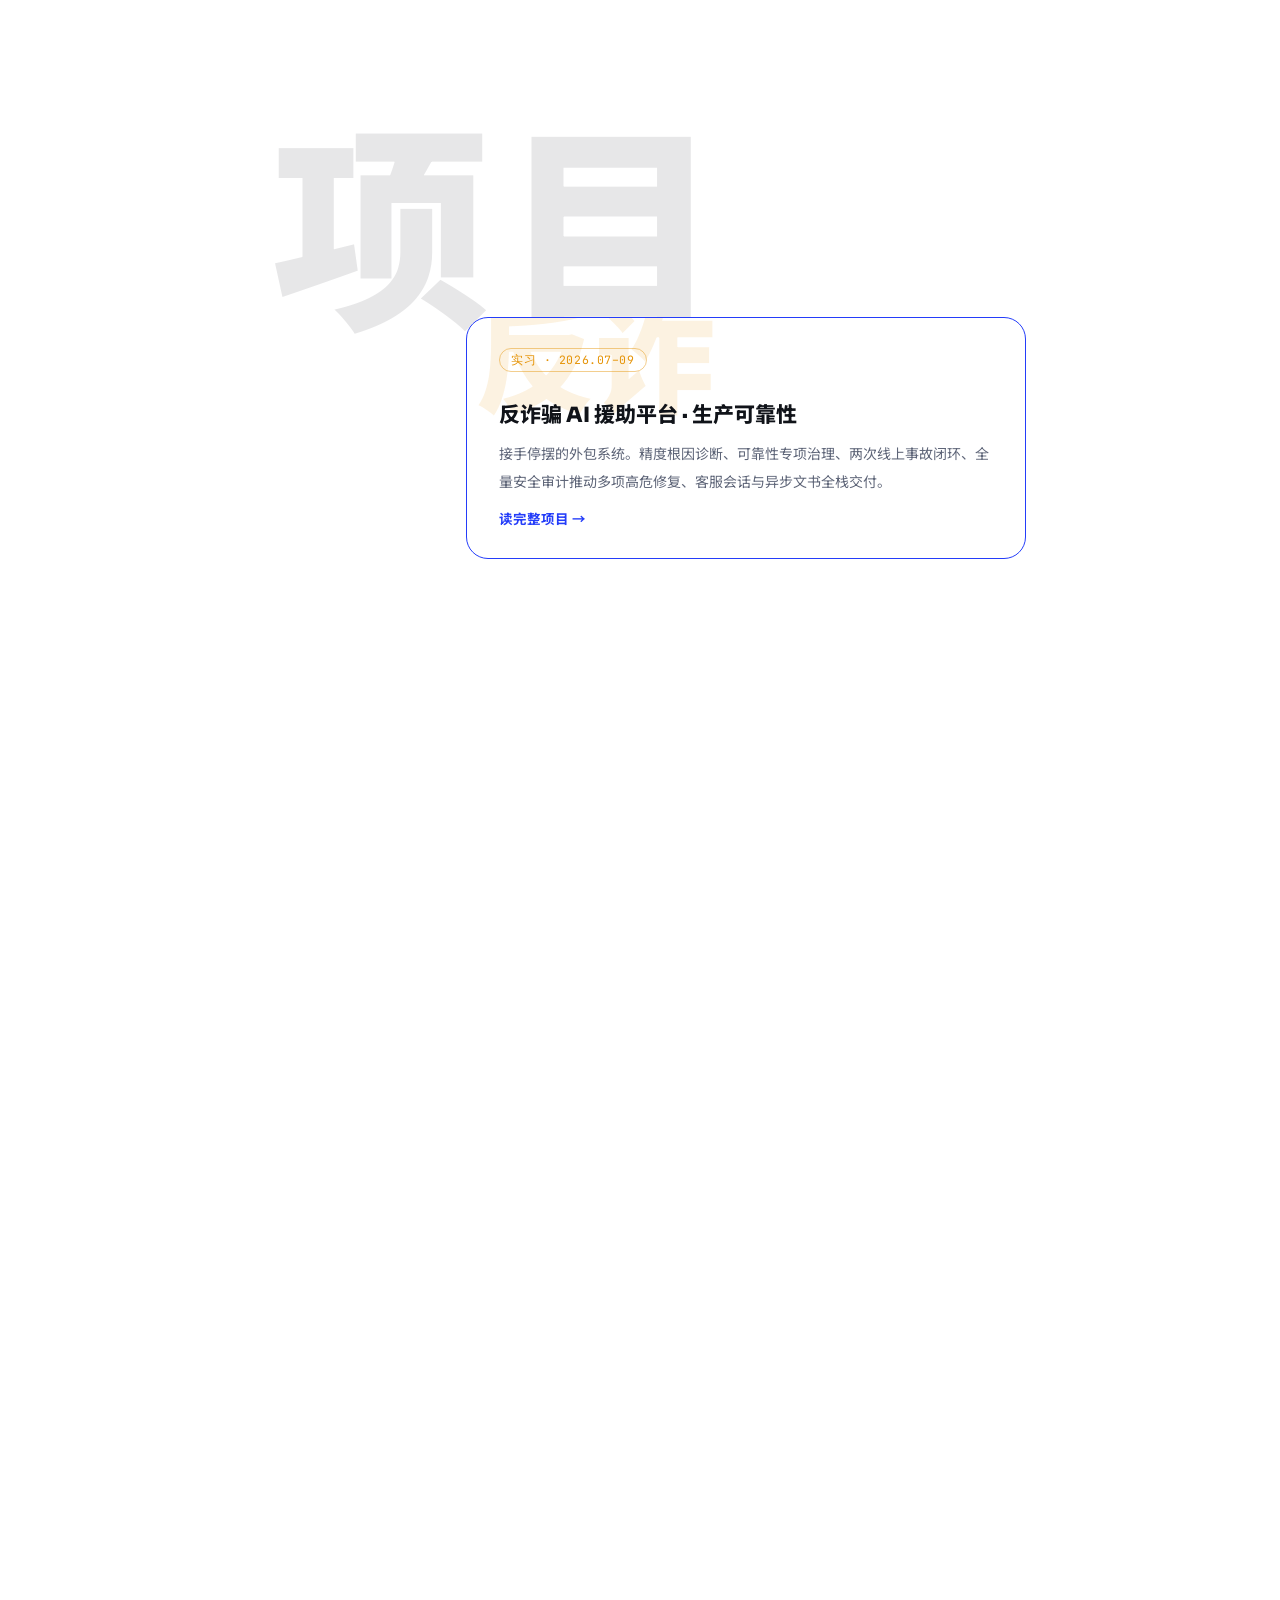
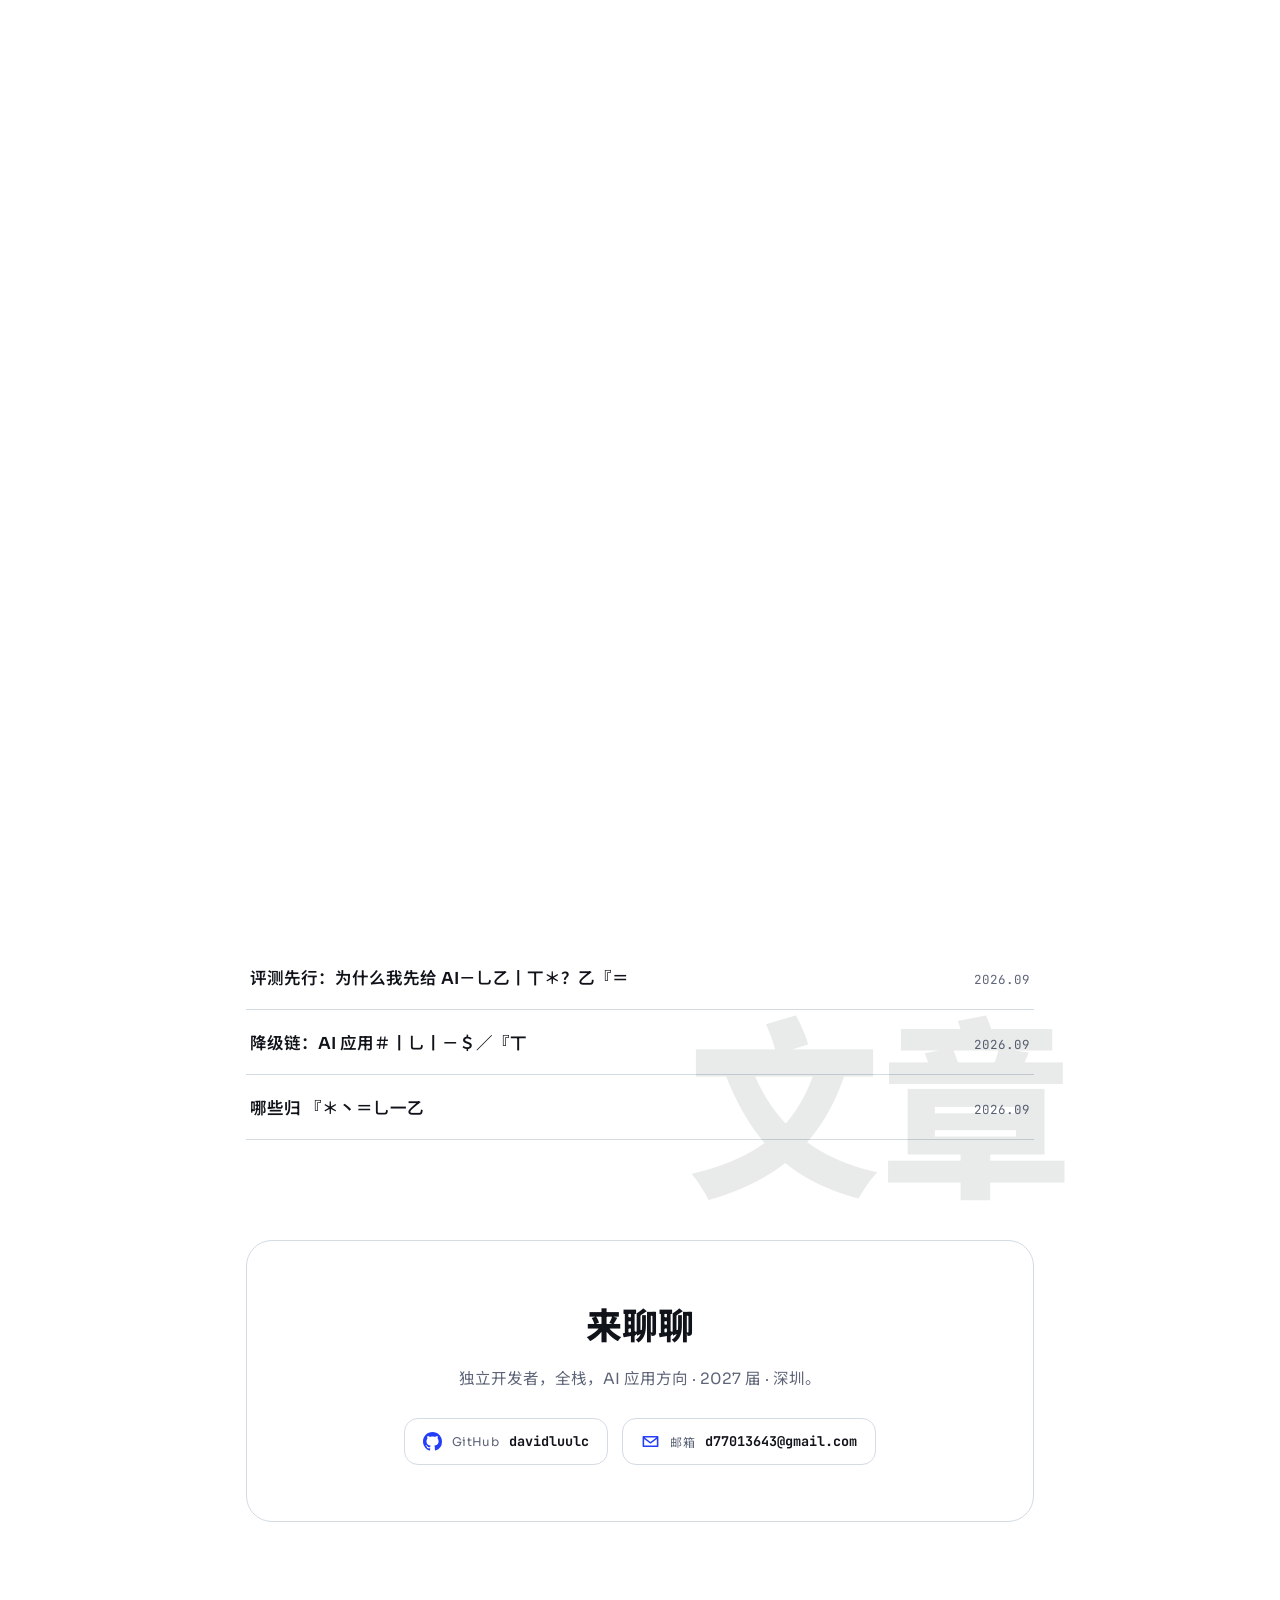
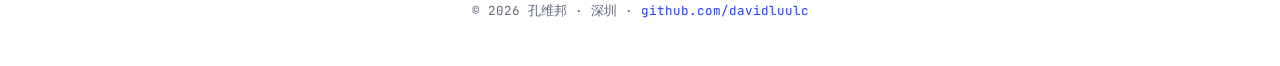
==== commit d50b78f2: "首页 v5 定稿落产：GSAP 横滚+逐词弹簧+巨字+联络双入口 - 横滚项目区：ScrollTrigger pin+scrub，锚点=递进上台（视口绝对坐标，   修正 offsetLeft 漏 w" ====
--- a/index.html
+++ b/index.html
@@ -62,6 +62,9 @@
       </span>
     </button>
   </div>
+  <svg class="gua-rail" viewBox="0 0 1440 80" preserveAspectRatio="none" aria-hidden="true">
+    <path d="M -120 80 L 1560 80"/>
+  </svg>
 </header>
 
 <main id="main">
@@ -70,54 +73,75 @@
   <div class="intro" id="about">
     <div class="stage">
     <h1 data-scramble>你好，我是<span class="hl">孔维邦</span></h1>
-    <p class="motto" data-scramble="350">时间站在我这边</p>
   </div>
     <p class="who">一个憧憬未来的开发者。</p>
-    <p class="lede">2027 届，在深圳做 AI 应用开发。2026.07–09 独立负责一个反诈骗 AI 援助平台的生产可靠性：<b>降级链、评测、可观测与安全</b>。把生产系统当作品来养——先想清楚，再动手，一个问题追到底。</p>
+    <p class="lede">2027 届，在深圳做 AI 应用开发。2026.07–09 独立负责一个反诈骗 AI 援助平台的生产可靠性：<b>降级链、评测、可观测与安全</b>。</p>
     <div class="cta">
       <a class="btn" href="#projects">看看我做过的</a>
       <a class="btn ghost" href="#contact">联系我</a>
     </div>
-    <div class="stats">
-      <div class="stat"><div class="v">两年</div><div class="k">从第一行代码到独立负责生产系统</div></div>
-      <div class="stat"><div class="v">四代</div><div class="k">为一个雪花噪点迭代到 GPU 渲染栈根因</div></div>
-      <div class="stat"><div class="v">亲手</div><div class="k">这个站的云、咕嘎与实验室，每行都自己写</div></div>
-    </div>
-  </div>
-
-  <div class="sec" id="projects">
-    <div class="sec-head"><span class="dash"></span><h2>项目</h2></div>
-    <a class="proj" href="projects/shieldassist.html">
-      <span class="tag">实习 · 2026.07–09</span>
-      <h3>反诈骗 AI 援助平台 · 生产可靠性</h3>
-      <p>接手停摆的外包系统。精度根因诊断、可靠性专项治理、两次线上事故闭环、全量安全审计推动多项高危修复、客服会话与异步文书全栈交付。</p>
-      <span class="go">读完整项目 <span class="arrow">→</span></span>
-    </a>
-    <a class="proj" href="projects/ai-interview.html">
-      <span class="tag">个人项目 · LIVE</span>
-      <h3>AI 模拟面试训练系统</h3>
-      <p>六环闭环练习场：RAG 出题、Agent 追问、逐题复盘。pgvector 混合检索，按 hit@3 / MRR 选定 RRF，公网可演示。</p>
-      <span class="go">读完整项目 <span class="arrow">→</span></span>
-    </a>
-    <a class="proj" href="projects/eval-set.html">
-      <span class="tag">阶段完成</span>
-      <h3>生产报告评测集</h3>
-      <p>给 90 份生产报告定验收标准，让「AI 写得好不好」变成能查的事。方法论沉淀为文章《评测先行》。</p>
-      <span class="go">读完整项目 <span class="arrow">→</span></span>
-    </a>
-  </div>
-
-  <div class="sec" id="writing">
-    <div class="sec-head"><span class="dash"></span><h2>文章</h2></div>
+
+    <div class="aboutlong" id="aboutLong">
+      <p data-spring><b class="g">两年前写下第一行代码，纯属好奇。</b>之前学的网络，研究网线怎么通；撞见 LLM 应用，研究机器怎么想——<b class="g">这个有意思多了</b>。RAG、Agent、评测，一路自学过来，边学边造。</p>
+      <p data-spring>去年夏天在深圳实习，独立负责一个反诈骗援助平台的生产可靠性。办法很朴素：<b class="g">把每个问题立案、编号，修完一个关一个</b>。两个月，29 个合并 PR，系统重新值得信任。</p>
+    </div>
+  </div>
+
+  <div class="hscroll" id="projects">
+    <div class="hs-sticky">
+      <div class="hs-giant" aria-hidden="true">项目</div>
+      <div class="hs-track" id="hsTrack">
+      <a class="proj-h" href="projects/shieldassist.html">
+        <span class="ph-bg" aria-hidden="true">反诈</span>
+        <span class="ph-in">
+          <span class="tag">实习 · 2026.07–09</span>
+          <h3>反诈骗 AI 援助平台 · 生产可靠性</h3>
+          <p>接手停摆的外包系统。精度根因诊断、可靠性专项治理、两次线上事故闭环、全量安全审计推动多项高危修复、客服会话与异步文书全栈交付。</p>
+          <span class="go">读完整项目 →</span>
+        </span>
+      </a>
+      <a class="proj-h" href="projects/ai-interview.html">
+        <span class="ph-bg" aria-hidden="true">AI</span>
+        <span class="ph-in">
+          <span class="tag">个人项目 · LIVE</span>
+          <h3>AI 模拟面试训练系统</h3>
+          <p>六环闭环练习场：RAG 出题、Agent 追问、逐题复盘。pgvector 混合检索，按 hit@3 / MRR 选定 RRF，公网可演示。</p>
+          <span class="go">读完整项目 →</span>
+        </span>
+      </a>
+      <a class="proj-h" href="projects/eval-set.html">
+        <span class="ph-bg" aria-hidden="true">生产</span>
+        <span class="ph-in">
+          <span class="tag">阶段完成</span>
+          <h3>生产报告评测集</h3>
+          <p>给 90 份生产报告定验收标准，让「AI 写得好不好」变成能查的事。方法论沉淀为文章《评测先行》。</p>
+          <span class="go">读完整项目 →</span>
+        </span>
+      </a>
+      </div>
+    </div>
+  </div>
+
+  <div class="sec" id="writing" style="position:relative">
+    <div class="w-giant" aria-hidden="true">文章</div>
     <a class="art-row" href="articles/eval-first.html"><span class="at" data-scramble>评测先行：为什么我先给 AI 建了考场，再谈优化</span><span class="ad">2026.09</span></a>
     <a class="art-row" href="articles/fallback-chain.html"><span class="at" data-scramble="140">降级链：AI 应用活在生产环境的底线</span><span class="ad">2026.09</span></a>
     <a class="art-row" href="articles/ai-division.html"><span class="at" data-scramble="280">哪些归 AI，哪些归我</span><span class="ad">2026.09</span></a>
   </div>
 
   <div class="contact-card" id="contact">
-    <h2>聊一聊？</h2>
-    <p>在找 AI 应用开发的岗位，2027 届校招或正式岗都行。<br>Agent 工程化、降级链设计、评测体系，随时欢迎来聊。</p>
-    <button class="btn mail-btn" id="mailBtn">d77013643@gmail.com</button>
+    <h2>来聊聊</h2>
+    <p>独立开发者，全栈，AI 应用方向 · 2027 届 · 深圳。</p>
+    <div class="c-links">
+      <a class="c-chip" href="https://github.com/davidluulc" target="_blank" rel="noopener">
+        <svg viewBox="0 0 16 16" aria-hidden="true"><path d="M8 0C3.58 0 0 3.58 0 8c0 3.54 2.29 6.53 5.47 7.59.4.07.55-.17.55-.38 0-.19-.01-.82-.01-1.49-2.01.37-2.53-.49-2.69-.94-.09-.23-.48-.94-.82-1.13-.28-.15-.68-.52-.01-.53.63-.01 1.08.58 1.23.82.72 1.21 1.87.87 2.33.66.07-.52.28-.87.51-1.07-1.78-.2-3.64-.89-3.64-3.95 0-.87.31-1.59.82-2.15-.08-.2-.36-1.02.08-2.12 0 0 .67-.21 2.2.82.64-.18 1.32-.27 2-.27s1.36.09 2 .27c1.53-1.04 2.2-.82 2.2-.82.44 1.1.16 1.92.08 2.12.51.56.82 1.27.82 2.15 0 3.07-1.87 3.75-3.65 3.95.29.25.54.73.54 1.48 0 1.07-.01 1.93-.01 2.2 0 .21.15.46.55.38A8.01 8.01 0 0 0 16 8c0-4.42-3.58-8-8-8Z"/></svg>
+        <span>GitHub</span><b>davidluulc</b>
+      </a>
+      <button class="c-chip" id="mailBtn" data-mail="d77013643@gmail.com">
+        <svg viewBox="0 0 24 24" aria-hidden="true"><path d="M3 5h18a1 1 0 0 1 1 1v12a1 1 0 0 1-1 1H3a1 1 0 0 1-1-1V6a1 1 0 0 1 1-1Zm1.6 2 7.4 5.6L19.4 7H4.6ZM20 8.9l-7.1 5.4a1.5 1.5 0 0 1-1.8 0L4 8.9V17h16V8.9Z"/></svg>
+        <span>邮箱</span><b>d77013643@gmail.com</b>
+      </button>
+    </div>
   </div>
 
 </div>
@@ -127,9 +151,122 @@
 
 <script src="assets/js/site.js"></script>
 <script src="assets/js/gua.js"></script>
+<script src="assets/js/vendor/gsap.min.js"></script>
+<script src="assets/js/vendor/ScrollTrigger.min.js"></script>
+<script>
+(function(){
+"use strict";
+var reduce=matchMedia('(prefers-reduced-motion: reduce)').matches;
+/* ① 逐词弹簧：段落拆词 + 入视口触发（scroll 同步驱动，本机可靠路径） */
+document.querySelectorAll('[data-spring]').forEach(function(p){
+  /* 先快照再替换：遍历中 replaceChild 当前节点会打断 TreeWalker 路径 */
+  var texts=[],walk=document.createTreeWalker(p,NodeFilter.SHOW_TEXT),tn;
+  while((tn=walk.nextNode()))texts.push(tn);
+  var spans=[];
+  texts.forEach(function(tn){
+    var inG=tn.parentNode&&tn.parentNode.classList&&tn.parentNode.classList.contains('g');
+    var frag=document.createDocumentFragment();
+    tn.nodeValue.split(/([一-鿿]|[A-Za-z0-9.%\u2013-]+|\s+)/).forEach(function(t){
+      if(!t)return;
+      if(/^\s+$/.test(t)){frag.appendChild(document.createTextNode(t));return}
+      var sp=document.createElement('span');sp.className='w'+(inG?' gb':'');
+      sp.textContent=t;frag.appendChild(sp);spans.push(sp);
+    });
+    tn.parentNode.replaceChild(frag,tn);
+  });
+  var acc=0;
+  spans.forEach(function(sp){
+    acc+=16;
+    var t=sp.textContent;
+    if(/[，、；]/.test(t))acc+=100;
+    else if(/[。！？]/.test(t))acc+=220;
+    sp.style.setProperty('--wd',acc+'ms');
+  });
+  p.__spans=spans;
+});
+var pending=[].slice.call(document.querySelectorAll('[data-spring]'));
+function chkSpring(){
+  pending=pending.filter(function(p){
+    var r=p.getBoundingClientRect();
+    if(r.top<innerHeight*.86){p.classList.add('on');return false}
+    return true;
+  });
+}
+/* ② 横滚：GSAP ScrollTrigger pin+scrub；锚点=递进上台（段 i 末=卡 i 左缘对齐 60px，末卡居中） */
+var hs=document.getElementById('projects'),track=document.getElementById('hsTrack'),
+    giant=document.querySelector('.hs-giant'),wg=document.querySelector('.w-giant');
+function measureHS(){
+  /* 视口绝对坐标；curX 补偿当前横移量，锚点永远基于静止布局位置——
+     offsetLeft 相对中间 wrap 会漏掉居中偏移（实测差 319px） */
+  var cards=[].slice.call(track.children);
+  var cx=innerWidth/2,pad=60;
+  var curX=(window.gsap?gsap.getProperty(track,'x'):0)||0;
+  var anchors=[{p:0,x:0}];
+  cards.forEach(function(c,i){
+    var r=c.getBoundingClientRect();
+    var left=r.left-curX;
+    if(i<cards.length-1){anchors.push({p:(i+1)/cards.length,x:pad-left})}
+    else{anchors.push({p:1,x:cx-(left+r.width/2)})}
+  });
+  return anchors;
+}
+if(hs&&window.gsap&&window.ScrollTrigger&&!reduce){
+  gsap.registerPlugin(ScrollTrigger);
+  var cards=[].slice.call(track.children),n=cards.length;
+  var A=measureHS();
+  var tlH=gsap.timeline({
+    defaults:{ease:'none'},
+    scrollTrigger:{
+      trigger:hs,start:'top top',
+      end:function(){return '+='+(innerHeight*0.58*n)},
+      pin:hs.querySelector('.hs-sticky'),pinSpacing:true,
+      scrub:0.55,invalidateOnRefresh:true,
+      onUpdate:function(self){
+        var cur=Math.min(n-1,Math.round(self.progress*(n-1)));
+        for(var i=0;i<n;i++)cards[i].classList.toggle('center',i===cur);
+      }
+    }
+  });
+  /* 分段首尾相接：段时长=锚点 p 差 → timeline progress 与锚点 p 严格同刻度 */
+  for(var si=1;si<=n;si++){
+    (function(k){
+      tlH.to(track,{x:function(){return A[k].x},duration:function(){return Math.max(.01,A[k].p-A[k-1].p)}});
+    })(si);
+  }
+  /* 巨字"项目"同程视差（0.22 倍速顺流）+ 渐显 */
+  if(giant)tlH.to(giant,{x:function(){return -A[n-1].x*0.22},opacity:1.05},0);
+  ScrollTrigger.addEventListener('refreshInit',function(){A=measureHS()});
+  if(document.fonts&&document.fonts.ready){document.fonts.ready.then(function(){ScrollTrigger.refresh()})}
+  /* 文章巨字上下视差 */
+  if(wg){
+    gsap.fromTo(wg,{y:60},{y:-60,ease:'none',
+      scrollTrigger:{trigger:wg.parentElement,start:'top bottom',end:'bottom top',scrub:true}});
+  }
+}
+/* ③ 咕嘎跨屏陪读 + 弹簧调度（scroll 同步驱动，兼容冻结渲染环境） */
+var onRail=false,armed=false;
+function railSurf(){
+  var svg=document.querySelector('header.bar .gua-rail');
+  return {path:svg.querySelector('path'),sp:100,dd:0,delay:0,svg:svg,vbW:1440,vbH:80,driftAmp:0};
+}
+setTimeout(function(){armed=true},2000);
+function onScroll(){
+  chkSpring();
+  var gua=window.__gua;   /* 动态读取：GuaPet.init 在后续 script 块执行 */
+  if(gua&&armed){
+    var below=scrollY>innerHeight*1.02;
+    if(below&&!onRail){onRail=true;gua.setSurfaces([railSurf()],0.3)}
+    else if(!below&&scrollY<innerHeight*0.92&&onRail){onRail=false;gua.setSurfaces(gua.detectClouds(),1)}
+  }
+}
+addEventListener('scroll',onScroll,{passive:true});
+if(document.fonts&&document.fonts.ready){document.fonts.ready.then(onScroll)}
+onScroll();
+})();
+</script>
 <script>
 SitePage.init();
-GuaPet.init({base:'assets/gua/',ver:'?v=15'});   /* 自动探测 .landscape 云丘为行走面 */
+window.__gua=GuaPet.init({base:'assets/gua/',ver:'?v=15'});   /* 自动探测 .landscape 云丘为行走面 */
 </script>
 </body>
 </html>
--- a/assets/css/site.css
+++ b/assets/css/site.css
@@ -58,7 +58,7 @@
   transition:background .6s ease,color .6s ease;overflow-x:hidden}
 .wrap{max-width:840px;margin:0 auto;padding:0 26px;position:relative;z-index:2;
   pointer-events:none}
-.wrap :is(p,h1,h2,h3,a,button,span,i,.stat,.tag,.proj,.contact-card,.hi,.sec-head,.art-row){pointer-events:auto}
+.wrap :is(p,h1,h2,h3,a,button,span,i,.tag,.proj-h,.contact-card,.hi,.sec-head,.art-row){pointer-events:auto}
 .mono{font-family:"JetBrains Mono","Noto Sans SC",monospace}
 
 /* ============ 首屏风景（云海） ============ */
@@ -137,7 +137,6 @@
 .hero .role{margin-top:22px;font-size:clamp(15px,2vw,19px);font-weight:600;color:var(--text)}
 .hero .role i{font-style:normal;color:var(--accent)}
 .intro{padding:45vh 0 0}.intro .stage{height:58vh}
-.intro .motto{margin-top:20px;font-size:15.5px;font-weight:700;letter-spacing:.18em;color:var(--gold)}
 .intro .who{margin:30px 0 12px;font-size:19.5px;font-weight:500;color:var(--text)}
 .intro .lede{font-size:17.5px;line-height:2;color:var(--text-dim);max-width:36em}
 .intro .lede b{color:var(--text);font-weight:700}
@@ -153,14 +152,6 @@
 .btn.ghost:hover{box-shadow:0 8px 0 var(--line)}
 .btn.ghost:active{box-shadow:0 1px 0 var(--line)}
 
-/* ============ 数字徽章 ============ */
-.stats{display:grid;grid-template-columns:repeat(4,1fr);gap:14px;margin:52px 0 0}
-.stat{background:var(--bg-card);border:1.5px solid var(--line);border-radius:16px;padding:18px 18px 16px;
-  transition:transform .3s cubic-bezier(.34,1.56,.64,1),border-color .3s}
-.stat:hover{transform:translateY(-5px) rotate(-.6deg);border-color:var(--accent)}
-.stat .v{font-family:"JetBrains Mono",monospace;font-weight:700;font-size:22px}
-.stat .v i{font-style:normal;color:var(--accent)}
-.stat .k{font-size:12px;color:var(--text-dim);margin-top:6px}
 
 /* ============ 章节 ============ */
 .sec{margin-top:100px}
@@ -171,16 +162,6 @@
 .tag{display:inline-block;font-family:"JetBrains Mono",monospace;font-size:11.5px;letter-spacing:.05em;
   color:var(--text-dim);border:1px solid var(--line);border-radius:1000px;padding:5px 13px;margin-bottom:14px}
 
-/* ============ 项目卡 ============ */
-.proj{display:block;text-decoration:none;color:inherit;background:var(--bg-card);
-  border:1.5px solid var(--line);border-radius:20px;padding:28px 30px;margin-bottom:18px;position:relative;
-  transition:transform .35s cubic-bezier(.34,1.56,.64,1),border-color .3s,box-shadow .35s}
-.proj:hover{transform:translateY(-6px);border-color:var(--accent);box-shadow:0 18px 40px -18px rgba(60,90,220,.35)}
-.proj h3{font-size:21px;font-weight:700}
-.proj p{font-size:14.5px;line-height:2;color:var(--text-dim);margin-top:10px;max-width:40em}
-.proj .go{display:inline-block;margin-top:16px;font-size:14px;font-weight:700;color:var(--accent)}
-.proj .arrow{display:inline-block;transition:transform .3s cubic-bezier(.34,1.56,.64,1)}
-.proj:hover .arrow{transform:translateX(6px)}
 
 /* ============ 文章 ============ */
 .art-row{display:flex;align-items:baseline;gap:16px;padding:20px 4px;text-decoration:none;color:inherit;
@@ -195,14 +176,76 @@
   background:var(--bg-card);border:1.5px solid var(--line)}
 .contact-card h2{font-size:clamp(26px,4vw,36px);font-weight:800}
 .contact-card p{color:var(--text-dim);font-size:15.5px;line-height:2;margin-top:14px}
-.contact-card .mail-btn{margin-top:28px}
 footer.foot{padding:0 0 46px;text-align:center;position:relative;z-index:2;
   font-family:"JetBrains Mono",monospace;font-size:12.5px;color:var(--text-dim)}
 footer.foot a{color:var(--accent);text-decoration:none}
 
 @media(max-width:760px){
   nav.links{display:none}
-  .stats{grid-template-columns:1fr 1fr}
   .hero{padding-top:66px}
 }
 @media(prefers-reduced-motion:reduce){*{transition:none!important;animation:none!important}}
+
+/* ============ v5 首页交互（用户组件清单：逐词弹簧/横滚×卡内视差/巨字错速） ============ */
+/* 逐词弹簧：长文每词一枚 span，入视口逐词弹入 */
+.js-rv [data-spring]{visibility:hidden}
+.js-rv [data-spring].on{visibility:visible}
+[data-spring] .w{display:inline-block;opacity:0;transform:translateY(0.7em)}
+[data-spring].on .w{animation:wordSpring .48s cubic-bezier(.34,1.56,.64,1) forwards;animation-delay:var(--wd)}
+@keyframes wordSpring{to{opacity:1;transform:none}}
+/* 金色主题词：大弹跳 + 落定微光 */
+[data-spring] .w.gb{color:var(--gold);font-weight:700}
+[data-spring] .w.gb{animation-name:wordSpringBig;animation-duration:.62s;
+  animation-timing-function:cubic-bezier(.3,1.9,.5,1)}
+@keyframes wordSpringBig{
+  from{opacity:0;transform:translateY(1.35em) scale(1.16)}
+  60%{text-shadow:0 2px 22px color-mix(in srgb,var(--gold) 60%,transparent)}
+  to{opacity:1;transform:none;text-shadow:0 2px 18px color-mix(in srgb,var(--gold) 35%,transparent)}}
+.aboutlong{margin-top:54px;max-width:38em}
+.aboutlong p{font-size:16.5px;line-height:2.35;color:var(--text-dim);margin-bottom:30px}
+.aboutlong b{color:var(--text);font-weight:700}
+.aboutlong b.g,.aboutlong .w.gb{color:var(--gold)}
+/* 横滚 × 卡内视差：纵向滚动驱动卡排横移 */
+.hscroll{min-height:100vh;position:relative}
+.hs-sticky{pointer-events:none;position:sticky;top:0;height:100vh;display:flex;flex-direction:column;justify-content:center;
+  padding:0 0 0 max(26px,calc((100vw - 840px)/2));overflow:hidden}
+.hs-giant{pointer-events:none;position:absolute;left:26px;top:9vh;font-size:clamp(120px,17vw,230px);font-weight:900;
+  color:color-mix(in srgb,var(--text) 10%,transparent);letter-spacing:.06em;user-select:none;
+  will-change:transform}
+.hs-track{display:flex;gap:26px;will-change:transform;margin-top:26px}
+.proj-h{pointer-events:auto;position:relative;flex:none;width:min(66vw,560px);text-decoration:none;color:inherit;
+  background:var(--bg-card);border:1.5px solid var(--line);border-radius:22px;overflow:hidden;
+  padding:30px 32px;display:block;will-change:transform;
+  transform:perspective(1300px) rotateY(7deg);opacity:.5;
+  transition:transform .1s linear,opacity .18s ease,border-color .3s}
+.proj-h.center{transform:perspective(1300px) rotateY(0deg) translateY(-4px);opacity:1;border-color:var(--accent)}
+.proj-h:hover{border-color:var(--accent)}
+.ph-bg{position:absolute;left:8px;top:-14px;font-size:120px;font-weight:900;line-height:1;
+  color:color-mix(in srgb,var(--gold) 12%,transparent);pointer-events:none;will-change:transform;user-select:none}
+.ph-in{position:relative;display:flex;flex-direction:column;gap:12px}
+.proj-h .tag{align-self:flex-start;font-family:"JetBrains Mono",monospace;font-size:11.5px;
+  color:var(--gold);border:1.5px solid color-mix(in srgb,var(--gold) 45%,transparent);
+  border-radius:99px;padding:3px 11px}
+.proj-h h3{font-size:21px;font-weight:800;color:var(--text)}
+.proj-h p{font-size:14px;line-height:2;color:var(--text-dim)}
+.proj-h .go{font-size:13.5px;font-weight:700;color:var(--accent)}
+@media(max-width:760px){.proj-h{width:80vw}}
+/* 巨型背景字错速（文章） */
+.w-giant{position:absolute;right:-3vw;top:-46px;font-size:clamp(110px,15vw,200px);font-weight:900;
+  color:color-mix(in srgb,var(--text) 9%,transparent);pointer-events:none;user-select:none;will-change:transform}
+/* 咕嘎导航栏行走面 */
+.gua-rail{position:absolute;left:0;top:24px;width:100%;height:80px;pointer-events:none;display:block}
+/* 联络双入口 */
+.c-links{display:flex;gap:14px;flex-wrap:wrap;margin-top:24px;justify-content:center}
+.c-chip{display:inline-flex;align-items:center;gap:10px;text-decoration:none;cursor:pointer;
+  background:var(--bg-card);border:1.5px solid var(--line);border-radius:14px;padding:13px 18px;
+  font-family:inherit;color:var(--text);
+  transition:transform .25s cubic-bezier(.34,1.56,.64,1),border-color .25s}
+.c-chip:hover{transform:translateY(-4px);border-color:var(--accent)}
+.c-chip svg{width:19px;height:19px;fill:var(--accent)}
+.c-chip span{font-size:12px;color:var(--text-dim);letter-spacing:.04em}
+.c-chip b{font-family:"JetBrains Mono",monospace;font-size:13.5px;font-weight:700}
+@media(prefers-reduced-motion:reduce){
+  .hs-track{display:block}
+  .proj-h{margin:0 0 20px;transform:none!important;opacity:1}
+}
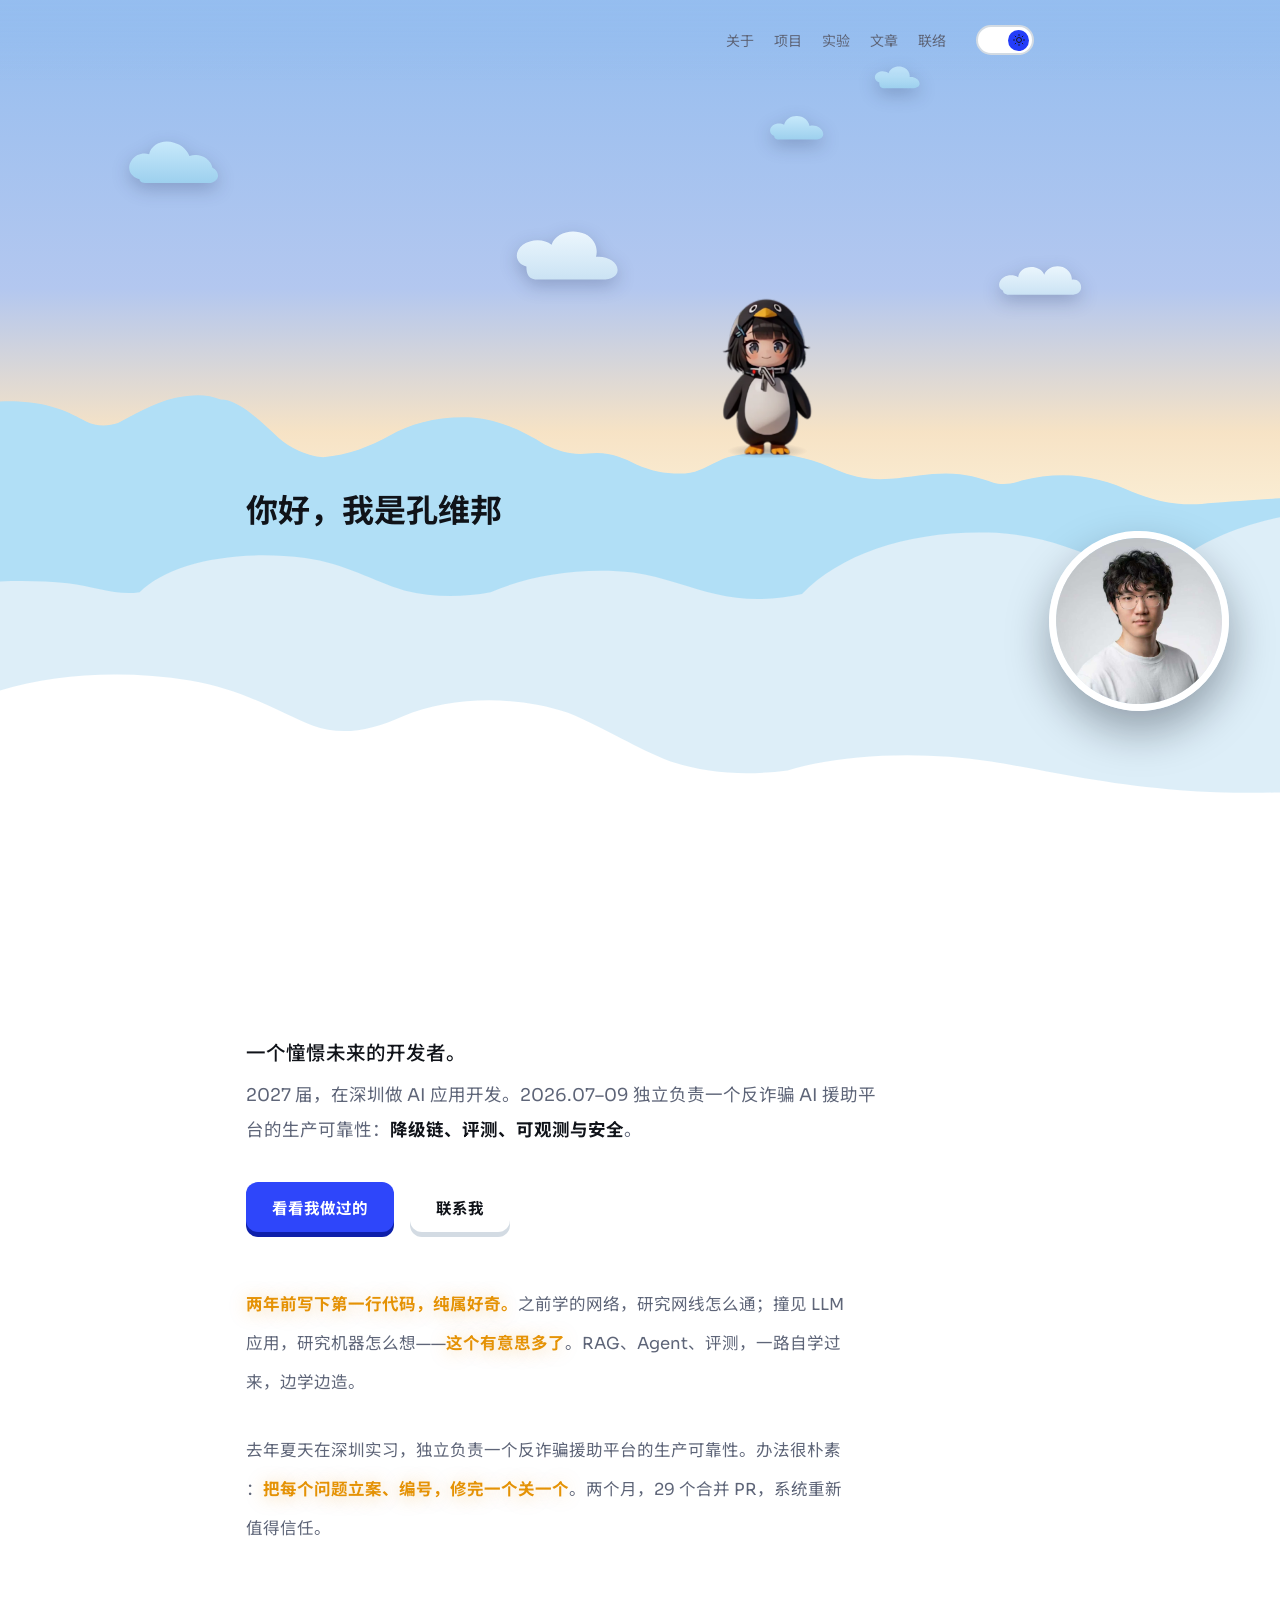
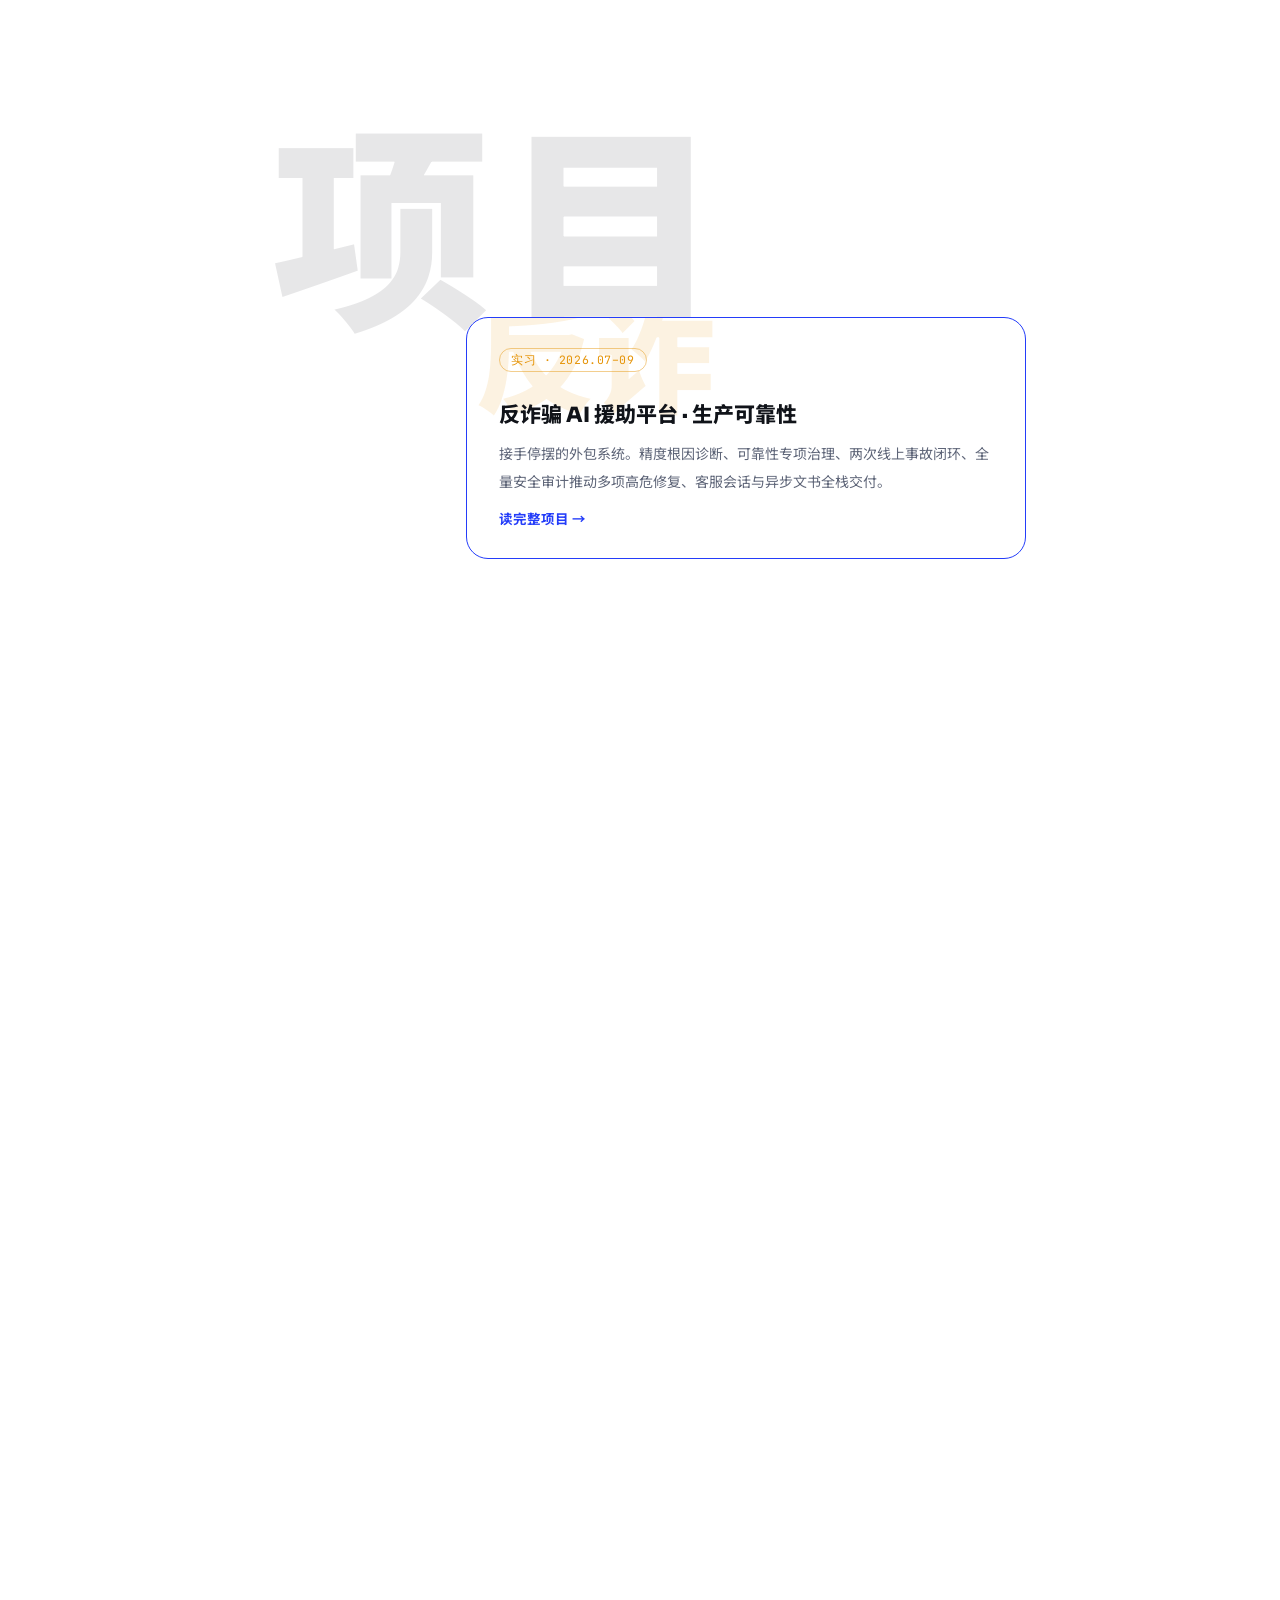
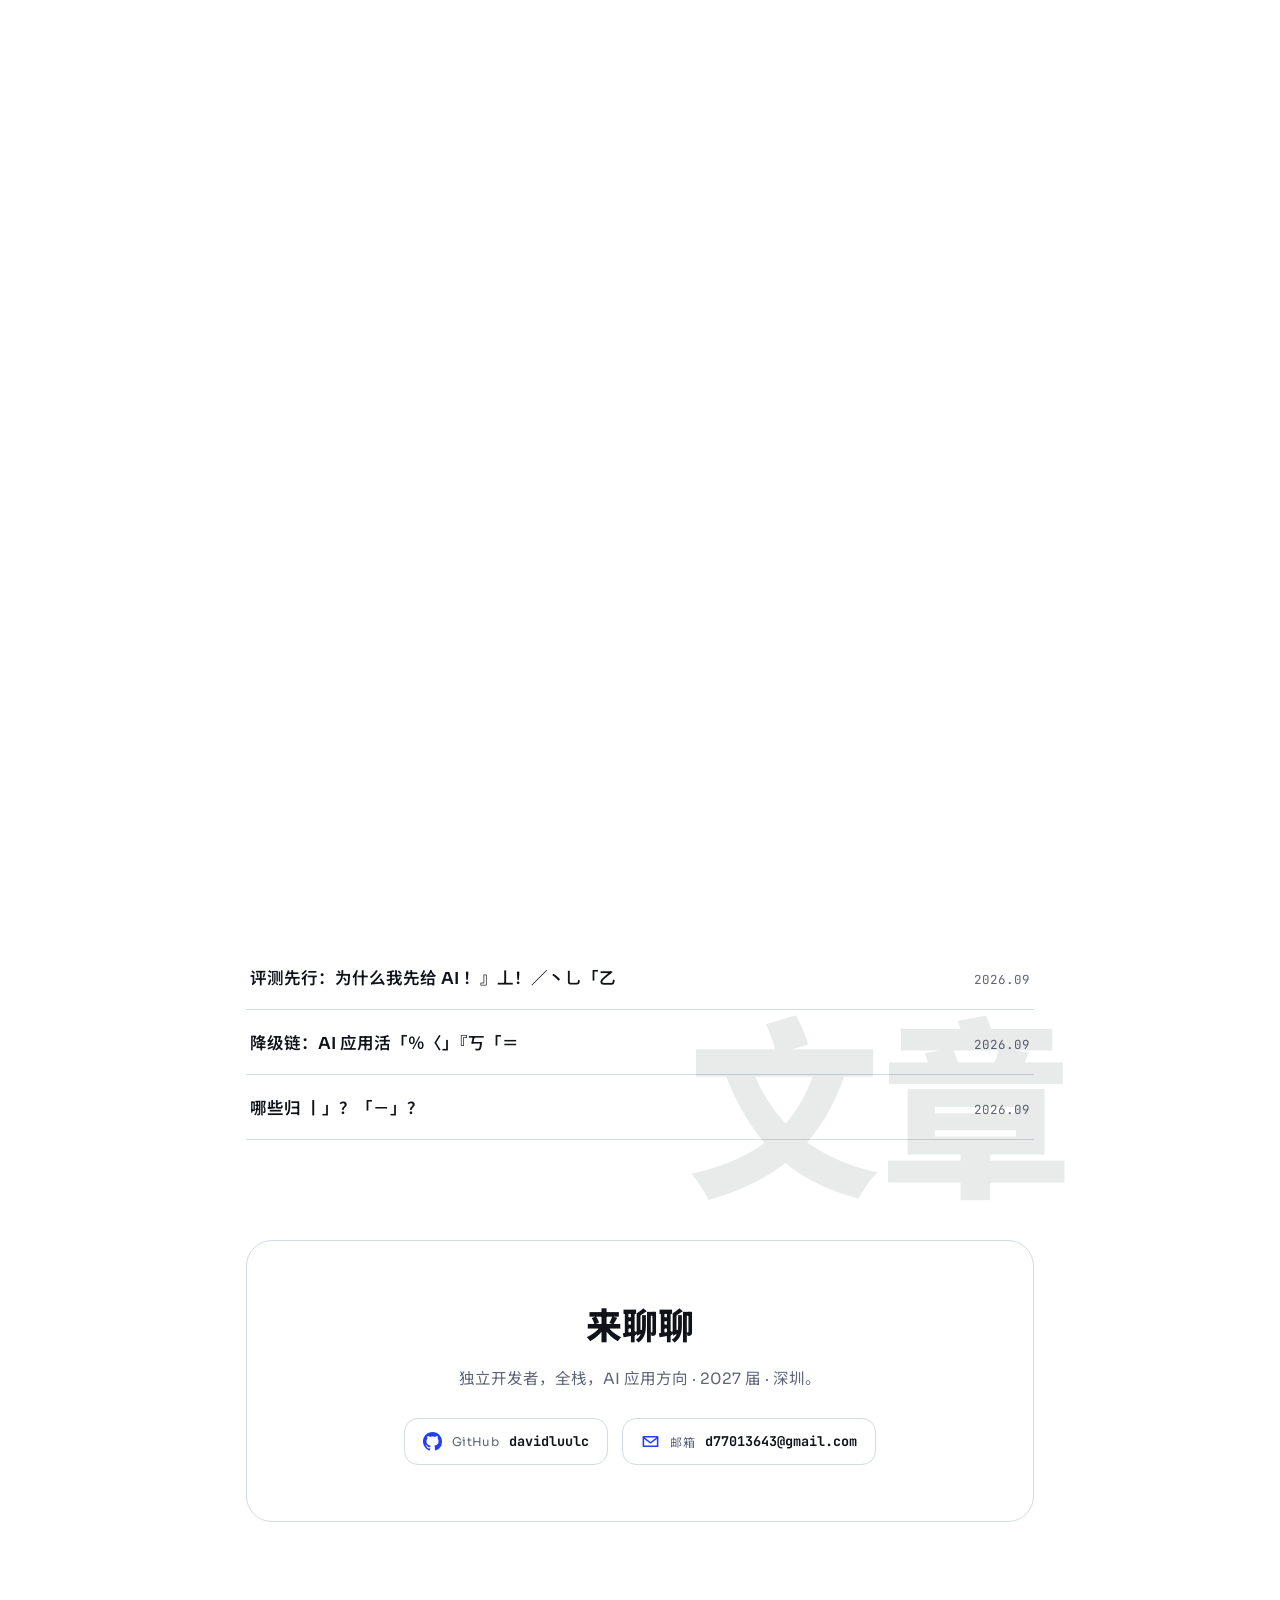
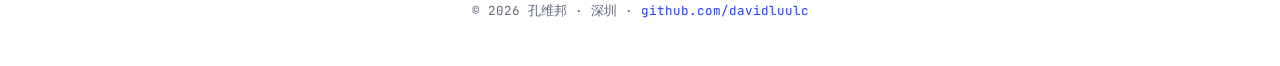
==== commit 40f704b3: "横滚钉住改原生 sticky+scrub 联动；邮件复制保护 c-chip 结构 - 移除 GSAP pin：pin 的元素自带 CSS sticky 属非常规组合，快速回滚时   revert 偶发" ====
--- a/index.html
+++ b/index.html
@@ -122,7 +122,7 @@
     </div>
   </div>
 
-  <div class="sec" id="writing" style="position:relative">
+  <div class="sec" id="writing">
     <div class="w-giant" aria-hidden="true">文章</div>
     <a class="art-row" href="articles/eval-first.html"><span class="at" data-scramble>评测先行：为什么我先给 AI 建了考场，再谈优化</span><span class="ad">2026.09</span></a>
     <a class="art-row" href="articles/fallback-chain.html"><span class="at" data-scramble="140">降级链：AI 应用活在生产环境的底线</span><span class="ad">2026.09</span></a>
@@ -137,7 +137,7 @@
         <svg viewBox="0 0 16 16" aria-hidden="true"><path d="M8 0C3.58 0 0 3.58 0 8c0 3.54 2.29 6.53 5.47 7.59.4.07.55-.17.55-.38 0-.19-.01-.82-.01-1.49-2.01.37-2.53-.49-2.69-.94-.09-.23-.48-.94-.82-1.13-.28-.15-.68-.52-.01-.53.63-.01 1.08.58 1.23.82.72 1.21 1.87.87 2.33.66.07-.52.28-.87.51-1.07-1.78-.2-3.64-.89-3.64-3.95 0-.87.31-1.59.82-2.15-.08-.2-.36-1.02.08-2.12 0 0 .67-.21 2.2.82.64-.18 1.32-.27 2-.27s1.36.09 2 .27c1.53-1.04 2.2-.82 2.2-.82.44 1.1.16 1.92.08 2.12.51.56.82 1.27.82 2.15 0 3.07-1.87 3.75-3.65 3.95.29.25.54.73.54 1.48 0 1.07-.01 1.93-.01 2.2 0 .21.15.46.55.38A8.01 8.01 0 0 0 16 8c0-4.42-3.58-8-8-8Z"/></svg>
         <span>GitHub</span><b>davidluulc</b>
       </a>
-      <button class="c-chip" id="mailBtn" data-mail="d77013643@gmail.com">
+      <button type="button" class="c-chip" id="mailBtn" data-mail="d77013643@gmail.com">
         <svg viewBox="0 0 24 24" aria-hidden="true"><path d="M3 5h18a1 1 0 0 1 1 1v12a1 1 0 0 1-1 1H3a1 1 0 0 1-1-1V6a1 1 0 0 1 1-1Zm1.6 2 7.4 5.6L19.4 7H4.6ZM20 8.9l-7.1 5.4a1.5 1.5 0 0 1-1.8 0L4 8.9V17h16V8.9Z"/></svg>
         <span>邮箱</span><b>d77013643@gmail.com</b>
       </button>
@@ -217,9 +217,7 @@
   var tlH=gsap.timeline({
     defaults:{ease:'none'},
     scrollTrigger:{
-      trigger:hs,start:'top top',
-      end:function(){return '+='+(innerHeight*0.58*n)},
-      pin:hs.querySelector('.hs-sticky'),pinSpacing:true,
+      trigger:hs,start:'top top',end:'bottom bottom',
       scrub:0.55,invalidateOnRefresh:true,
       onUpdate:function(self){
         var cur=Math.min(n-1,Math.round(self.progress*(n-1)));
--- a/assets/css/site.css
+++ b/assets/css/site.css
@@ -206,7 +206,9 @@
 .aboutlong b{color:var(--text);font-weight:700}
 .aboutlong b.g,.aboutlong .w.gb{color:var(--gold)}
 /* 横滚 × 卡内视差：纵向滚动驱动卡排横移 */
-.hscroll{min-height:100vh;position:relative}
+/* 274vh=100vh 视口屏 + 3 卡 x 58vh 行程（卡数变化需同步调整）；
+   钉住交给原生 sticky，ScrollTrigger 只做 scrub 联动 */
+.hscroll{height:274vh;position:relative}
 .hs-sticky{pointer-events:none;position:sticky;top:0;height:100vh;display:flex;flex-direction:column;justify-content:center;
   padding:0 0 0 max(26px,calc((100vw - 840px)/2));overflow:hidden}
 .hs-giant{pointer-events:none;position:absolute;left:26px;top:9vh;font-size:clamp(120px,17vw,230px);font-weight:900;
@@ -231,6 +233,7 @@
 .proj-h .go{font-size:13.5px;font-weight:700;color:var(--accent)}
 @media(max-width:760px){.proj-h{width:80vw}}
 /* 巨型背景字错速（文章） */
+#writing{position:relative}   /* w-giant 锚定 */
 .w-giant{position:absolute;right:-3vw;top:-46px;font-size:clamp(110px,15vw,200px);font-weight:900;
   color:color-mix(in srgb,var(--text) 9%,transparent);pointer-events:none;user-select:none;will-change:transform}
 /* 咕嘎导航栏行走面 */
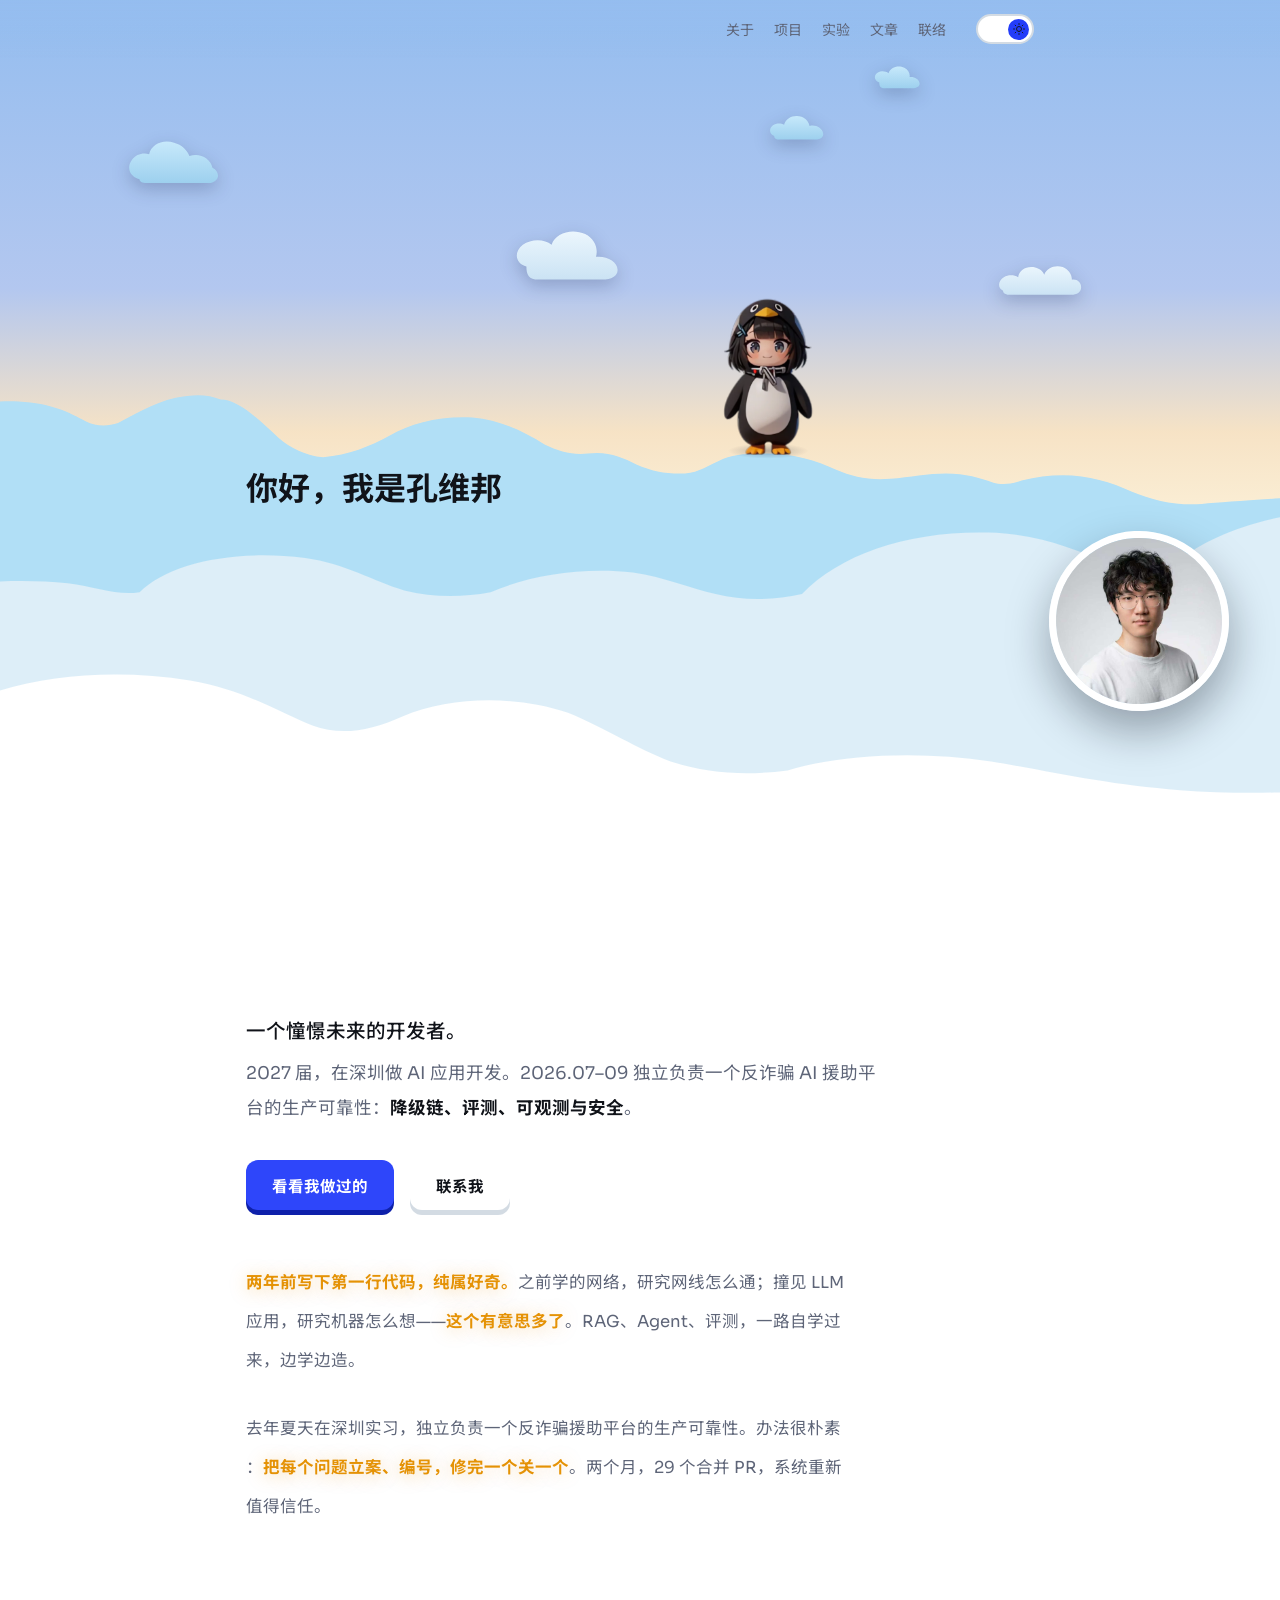
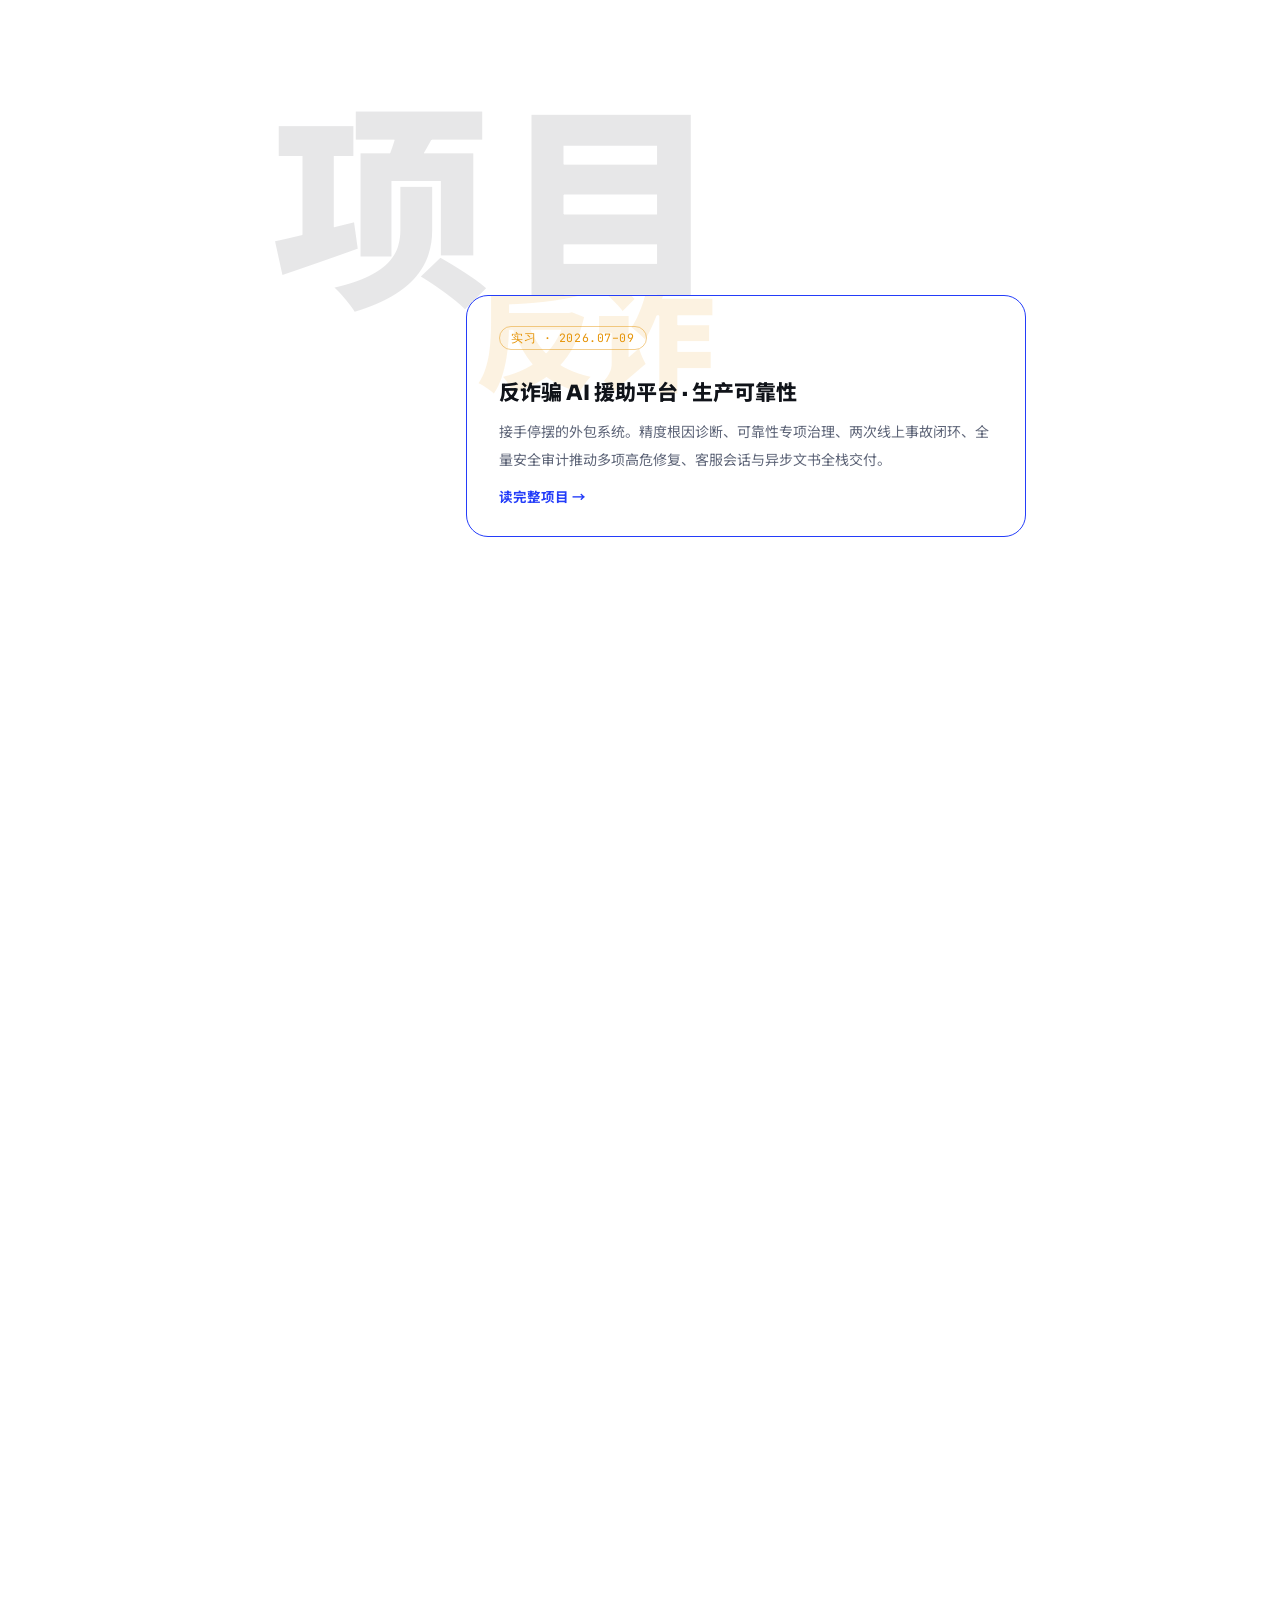
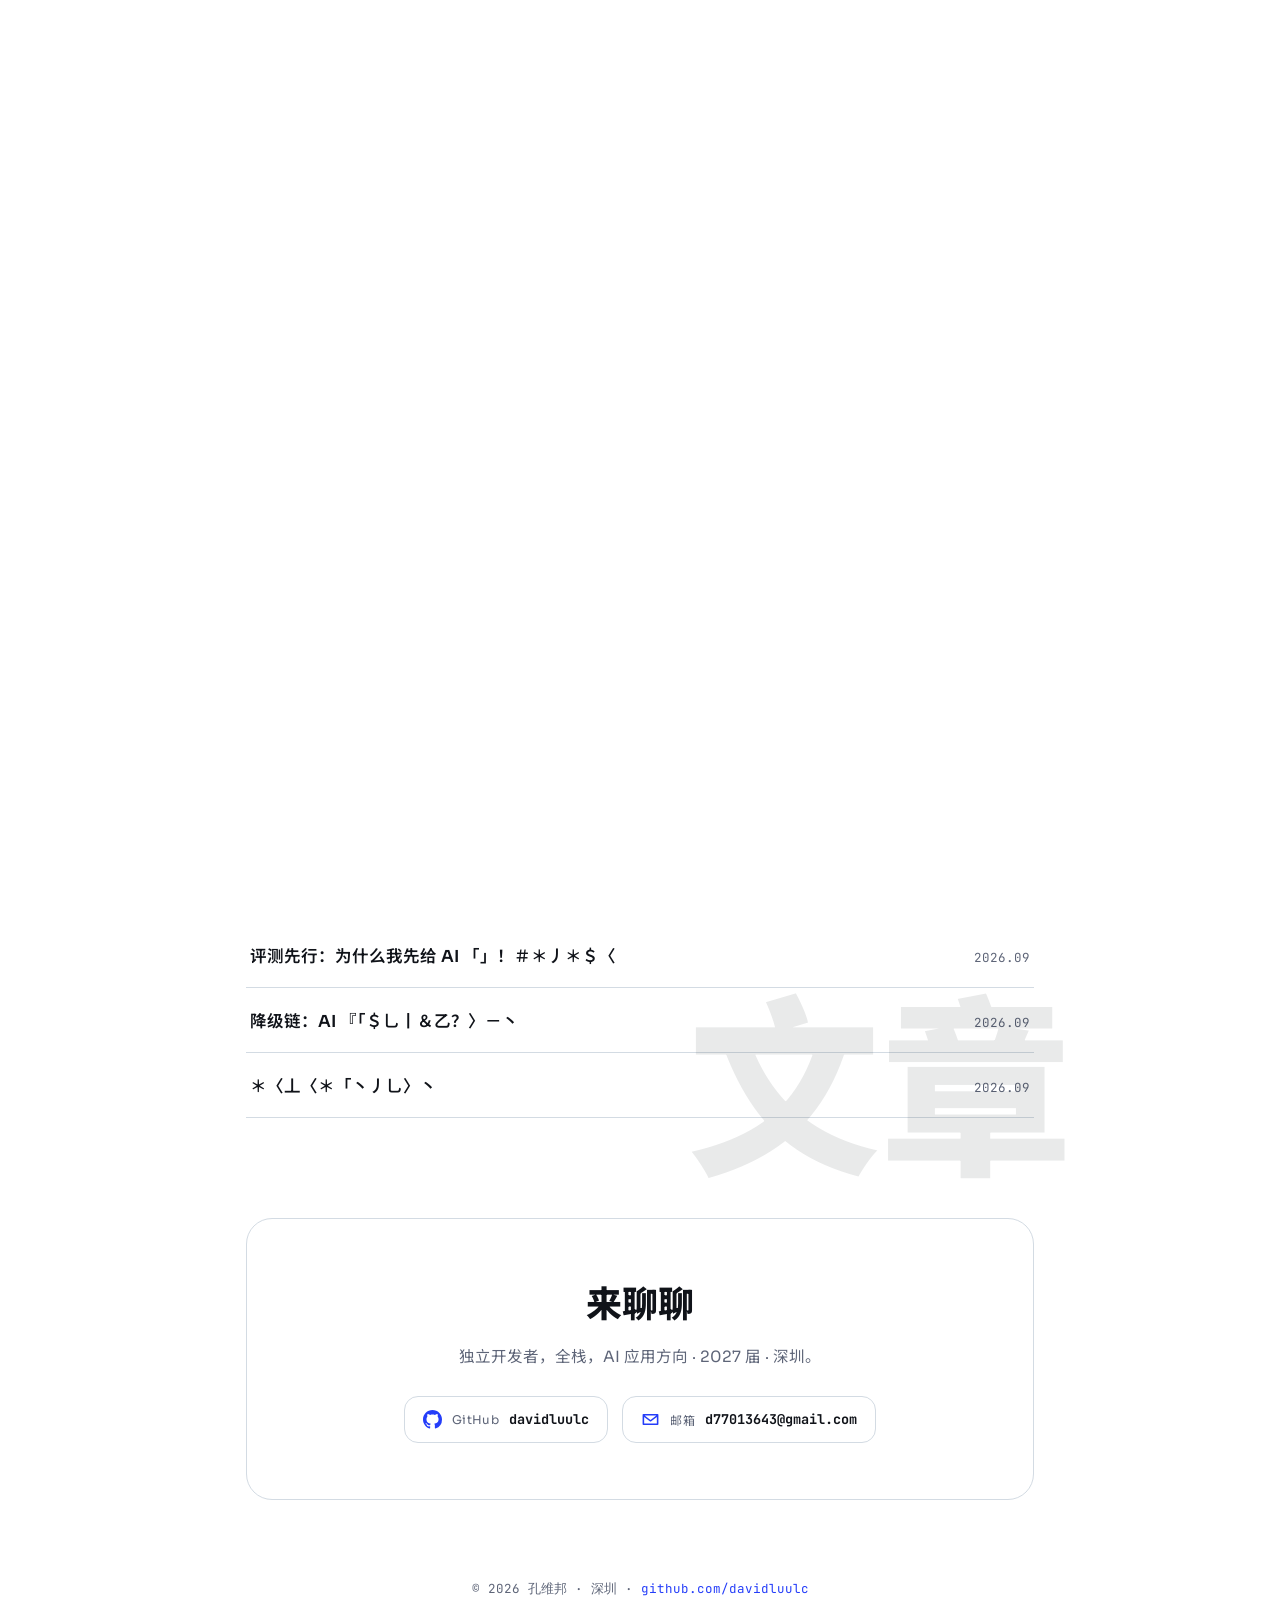
==== commit 1c5f1309: "修复首页咕嘎切导航轨道后不走且滚动失联：setSurfaces 增加 always 参数 切轨必须同步 ALWAYS（fixed mount+视口坐标+滚动循环不裁剪）， 否则 walkerTick " ====
--- a/index.html
+++ b/index.html
@@ -253,8 +253,8 @@
   var gua=window.__gua;   /* 动态读取：GuaPet.init 在后续 script 块执行 */
   if(gua&&armed){
     var below=scrollY>innerHeight*1.02;
-    if(below&&!onRail){onRail=true;gua.setSurfaces([railSurf()],0.3)}
-    else if(!below&&scrollY<innerHeight*0.92&&onRail){onRail=false;gua.setSurfaces(gua.detectClouds(),1)}
+    if(below&&!onRail){onRail=true;gua.setSurfaces([railSurf()],0.3,true)}
+    else if(!below&&scrollY<innerHeight*0.92&&onRail){onRail=false;gua.setSurfaces(gua.detectClouds(),1,false)}
   }
 }
 addEventListener('scroll',onScroll,{passive:true});
--- a/assets/css/site.css
+++ b/assets/css/site.css
@@ -108,9 +108,11 @@
 header.bar{position:sticky;top:0;z-index:40;
   background:linear-gradient(to top,transparent 0,var(--nav-top) 100%);
   transition:--nav-top .95s cubic-bezier(.41,.1,.13,1)}
-header.bar[data-over="true"]{--nav-top:var(--bg);
+header.bar[data-over="true"]{--nav-top:color-mix(in srgb,var(--bg) 30%,transparent);
+  backdrop-filter:blur(12px);-webkit-backdrop-filter:blur(12px);
+  box-shadow:0 1px 0 var(--line);
   transition:--nav-top .35s cubic-bezier(.41,.1,.13,1)}
-.bar-in{max-width:840px;margin:0 auto;height:80px;padding:0 26px;display:flex;align-items:center;gap:22px}
+.bar-in{max-width:840px;margin:0 auto;height:58px;padding:0 26px;display:flex;align-items:center;gap:22px}
 .logo{font-weight:800;font-size:17px;color:var(--text);text-decoration:none;display:flex;align-items:center;gap:9px}
 .logo .dot{width:10px;height:10px;border-radius:50%;background:var(--accent);box-shadow:0 0 12px var(--accent)}
 nav.links{margin-left:auto;display:flex;gap:20px}
@@ -237,7 +239,7 @@
 .w-giant{position:absolute;right:-3vw;top:-46px;font-size:clamp(110px,15vw,200px);font-weight:900;
   color:color-mix(in srgb,var(--text) 9%,transparent);pointer-events:none;user-select:none;will-change:transform}
 /* 咕嘎导航栏行走面 */
-.gua-rail{position:absolute;left:0;top:24px;width:100%;height:80px;pointer-events:none;display:block}
+.gua-rail{position:absolute;left:0;top:24px;width:100%;height:58px;pointer-events:none;display:block}
 /* 联络双入口 */
 .c-links{display:flex;gap:14px;flex-wrap:wrap;margin-top:24px;justify-content:center}
 .c-chip{display:inline-flex;align-items:center;gap:10px;text-decoration:none;cursor:pointer;
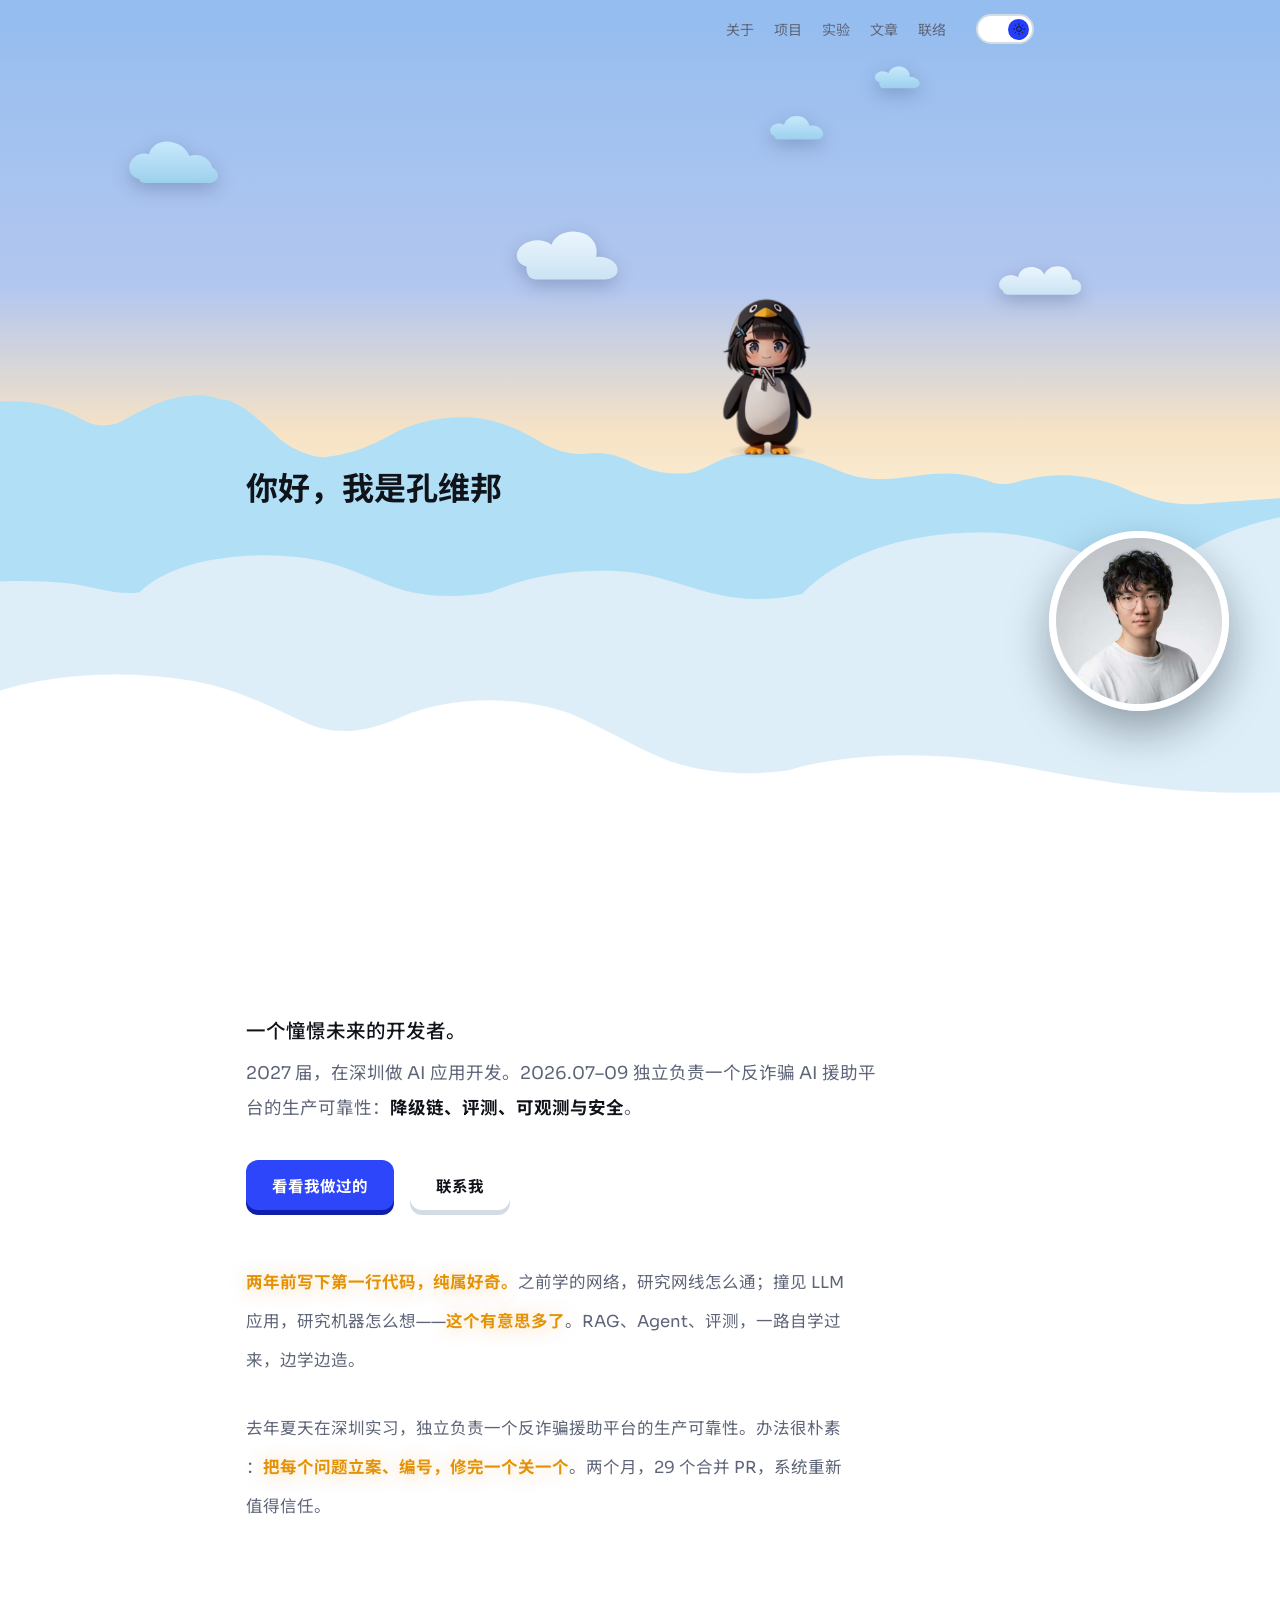
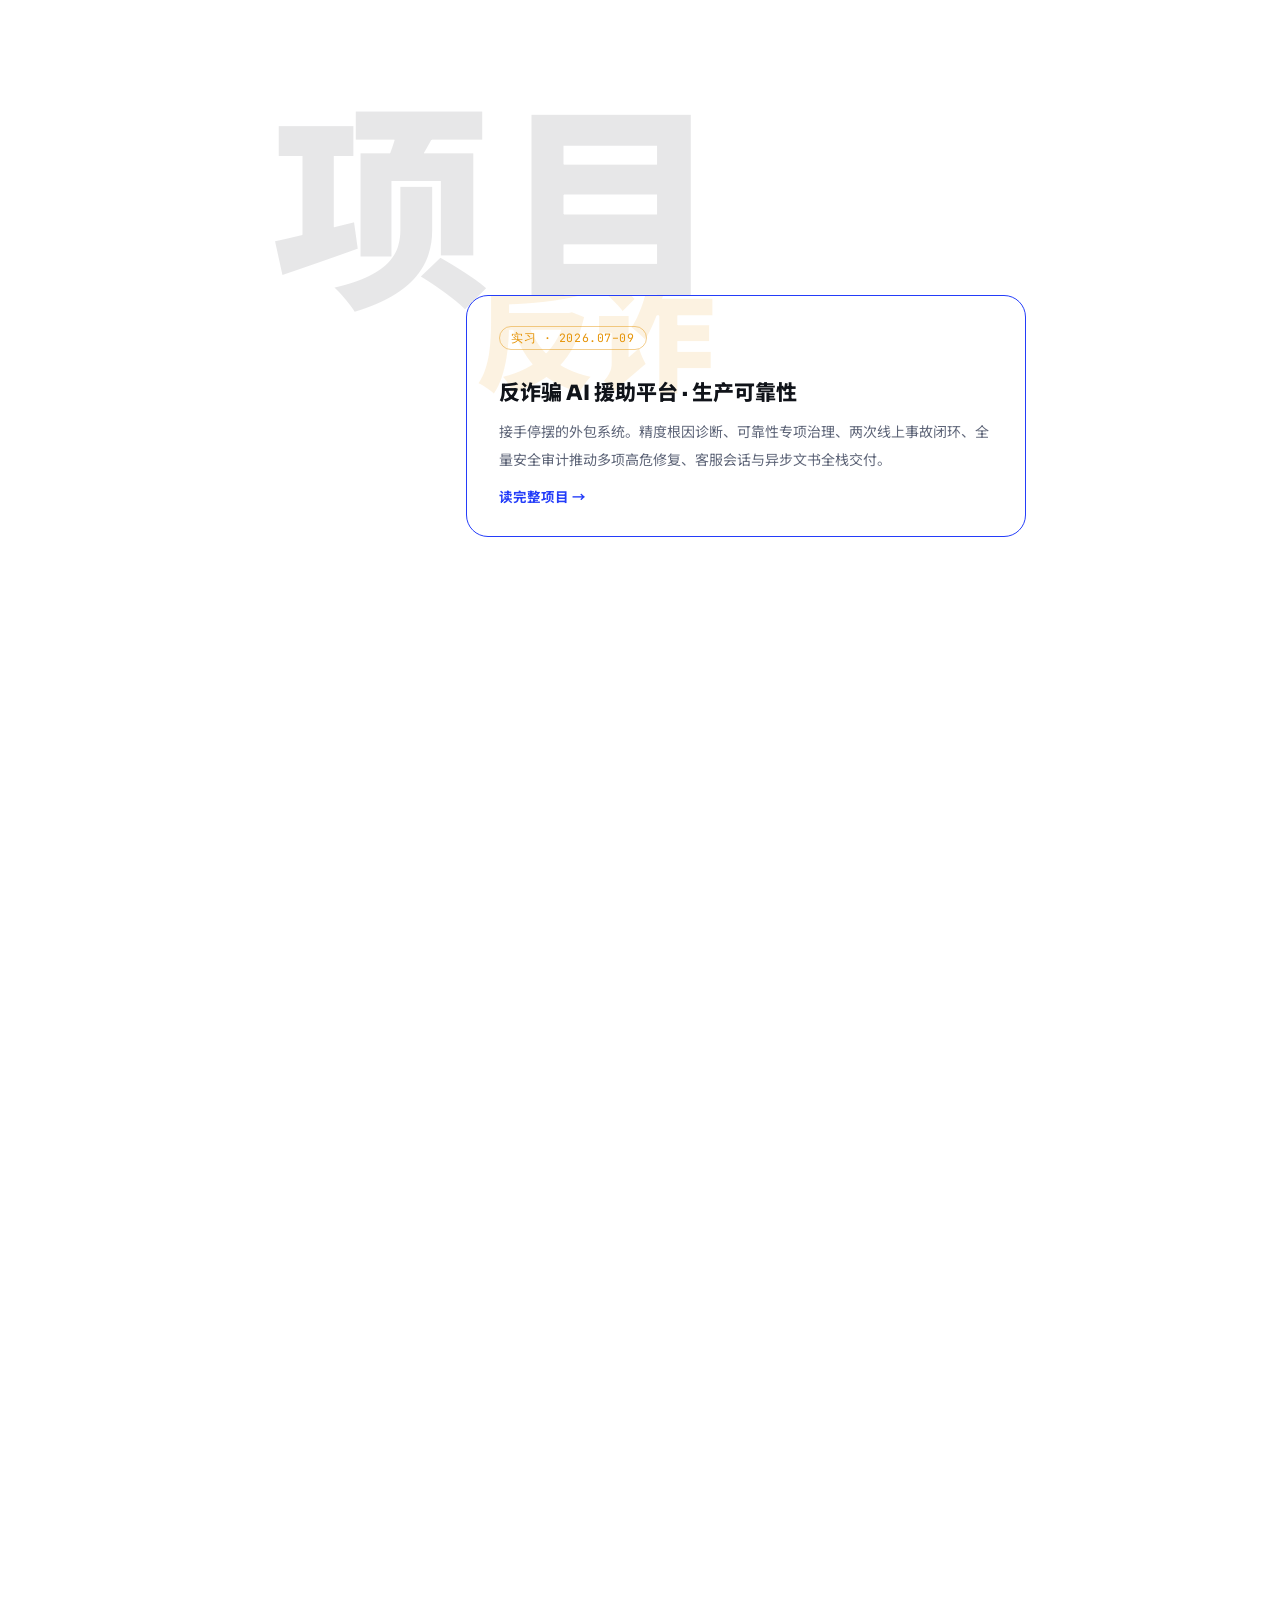
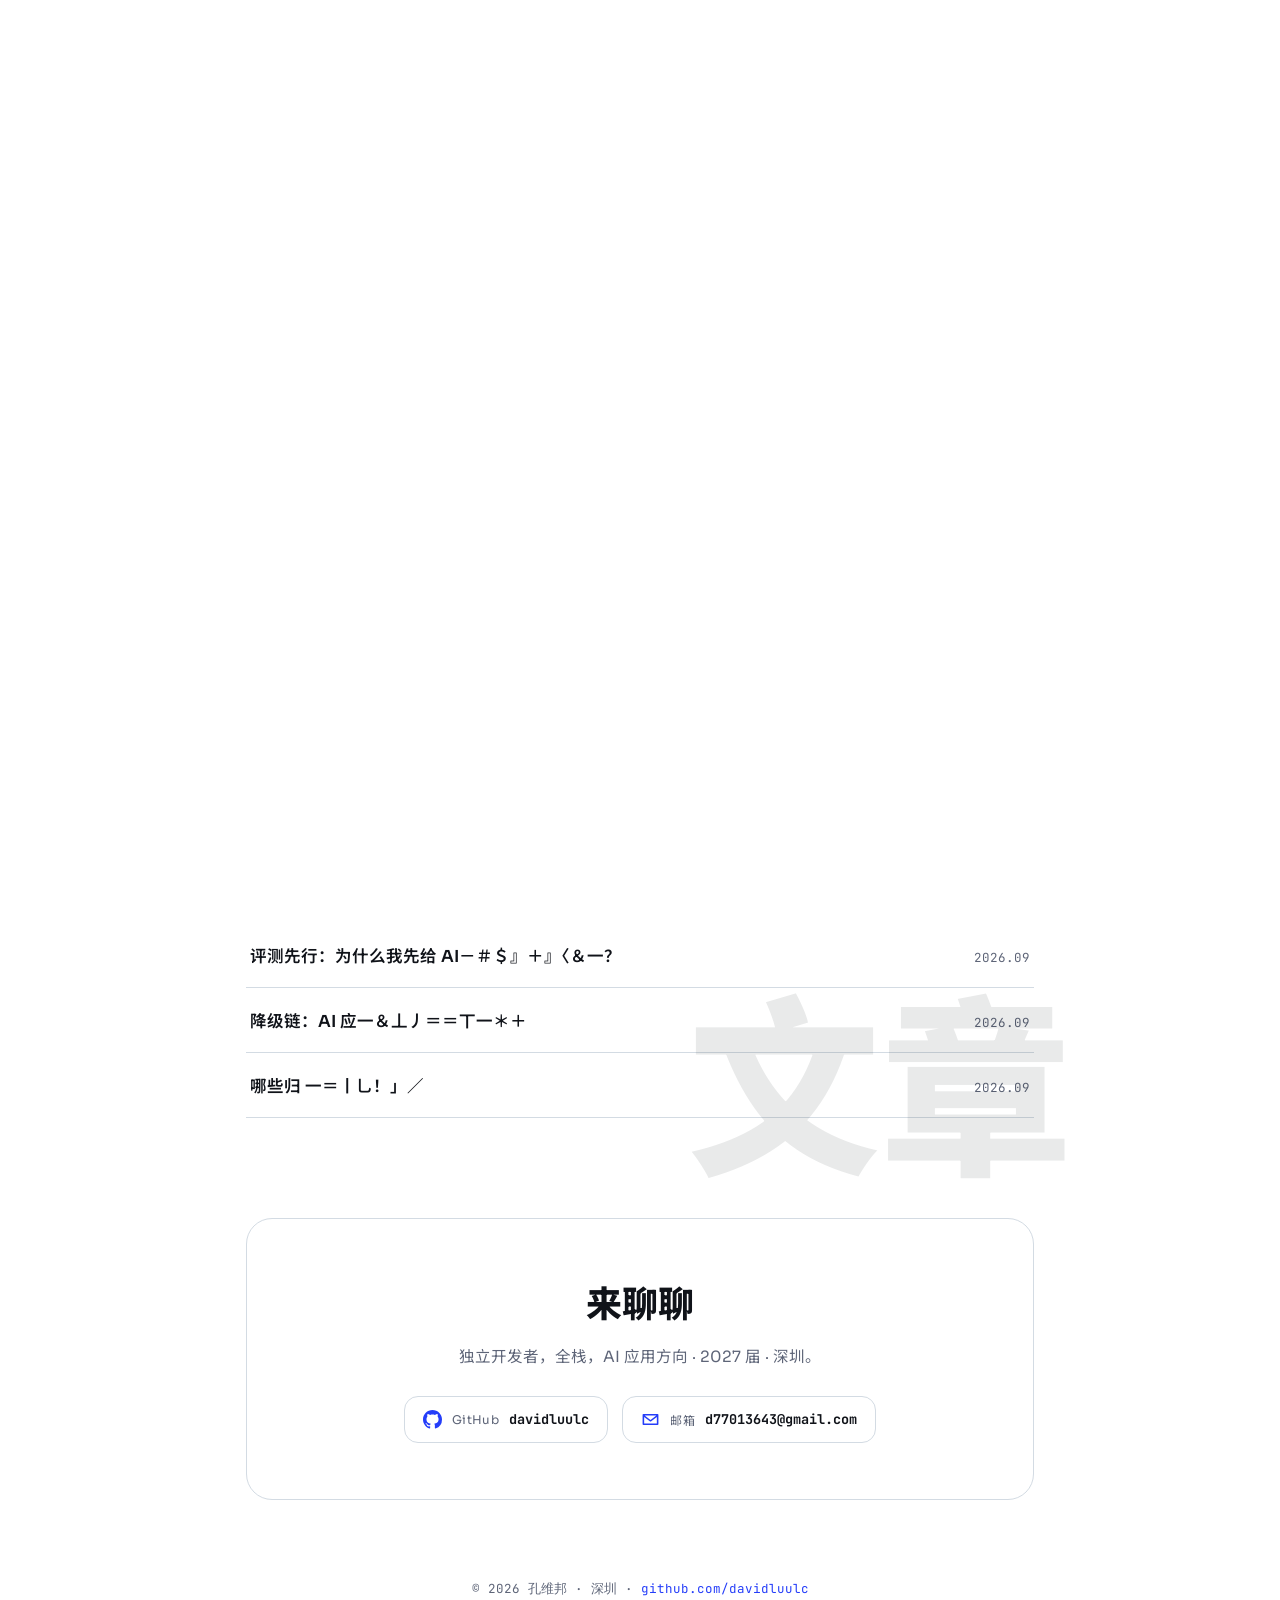
==== commit b1149431: "横滚锚点改零位测量，修复子页返回后锚点漂移 复现：滚到页尾->进子页->后退返回。scroll restoration带着旧滚动位置 加载，字体加载触发 refresh 时 scrub 正在缓冲途中，" ====
--- a/index.html
+++ b/index.html
@@ -196,18 +196,20 @@
 var hs=document.getElementById('projects'),track=document.getElementById('hsTrack'),
     giant=document.querySelector('.hs-giant'),wg=document.querySelector('.w-giant');
 function measureHS(){
-  /* 视口绝对坐标；curX 补偿当前横移量，锚点永远基于静止布局位置——
-     offsetLeft 相对中间 wrap 会漏掉居中偏移（实测差 319px） */
+  /* 视口绝对坐标，测量统一在 x=0 位进行（gsap.set 同步写入，rect 即纯布局位置）。
+     不能用"rect - 当前x"补偿：refresh 常发生在 scrub 缓冲途中，rect 与
+     tween 时钟可能不同帧，补偿漂移会让锚点反馈式跑偏（子页返回复现）。 */
   var cards=[].slice.call(track.children);
   var cx=innerWidth/2,pad=60;
-  var curX=(window.gsap?gsap.getProperty(track,'x'):0)||0;
+  var savedX=(window.gsap?gsap.getProperty(track,'x'):0)||0;
+  if(window.gsap)gsap.set(track,{x:0});
   var anchors=[{p:0,x:0}];
   cards.forEach(function(c,i){
     var r=c.getBoundingClientRect();
-    var left=r.left-curX;
-    if(i<cards.length-1){anchors.push({p:(i+1)/cards.length,x:pad-left})}
-    else{anchors.push({p:1,x:cx-(left+r.width/2)})}
-  });
+    if(i<cards.length-1){anchors.push({p:(i+1)/cards.length,x:pad-r.left})}
+    else{anchors.push({p:1,x:cx-(r.left+r.width/2)})}
+  });
+  if(window.gsap)gsap.set(track,{x:savedX});
   return anchors;
 }
 if(hs&&window.gsap&&window.ScrollTrigger&&!reduce){
